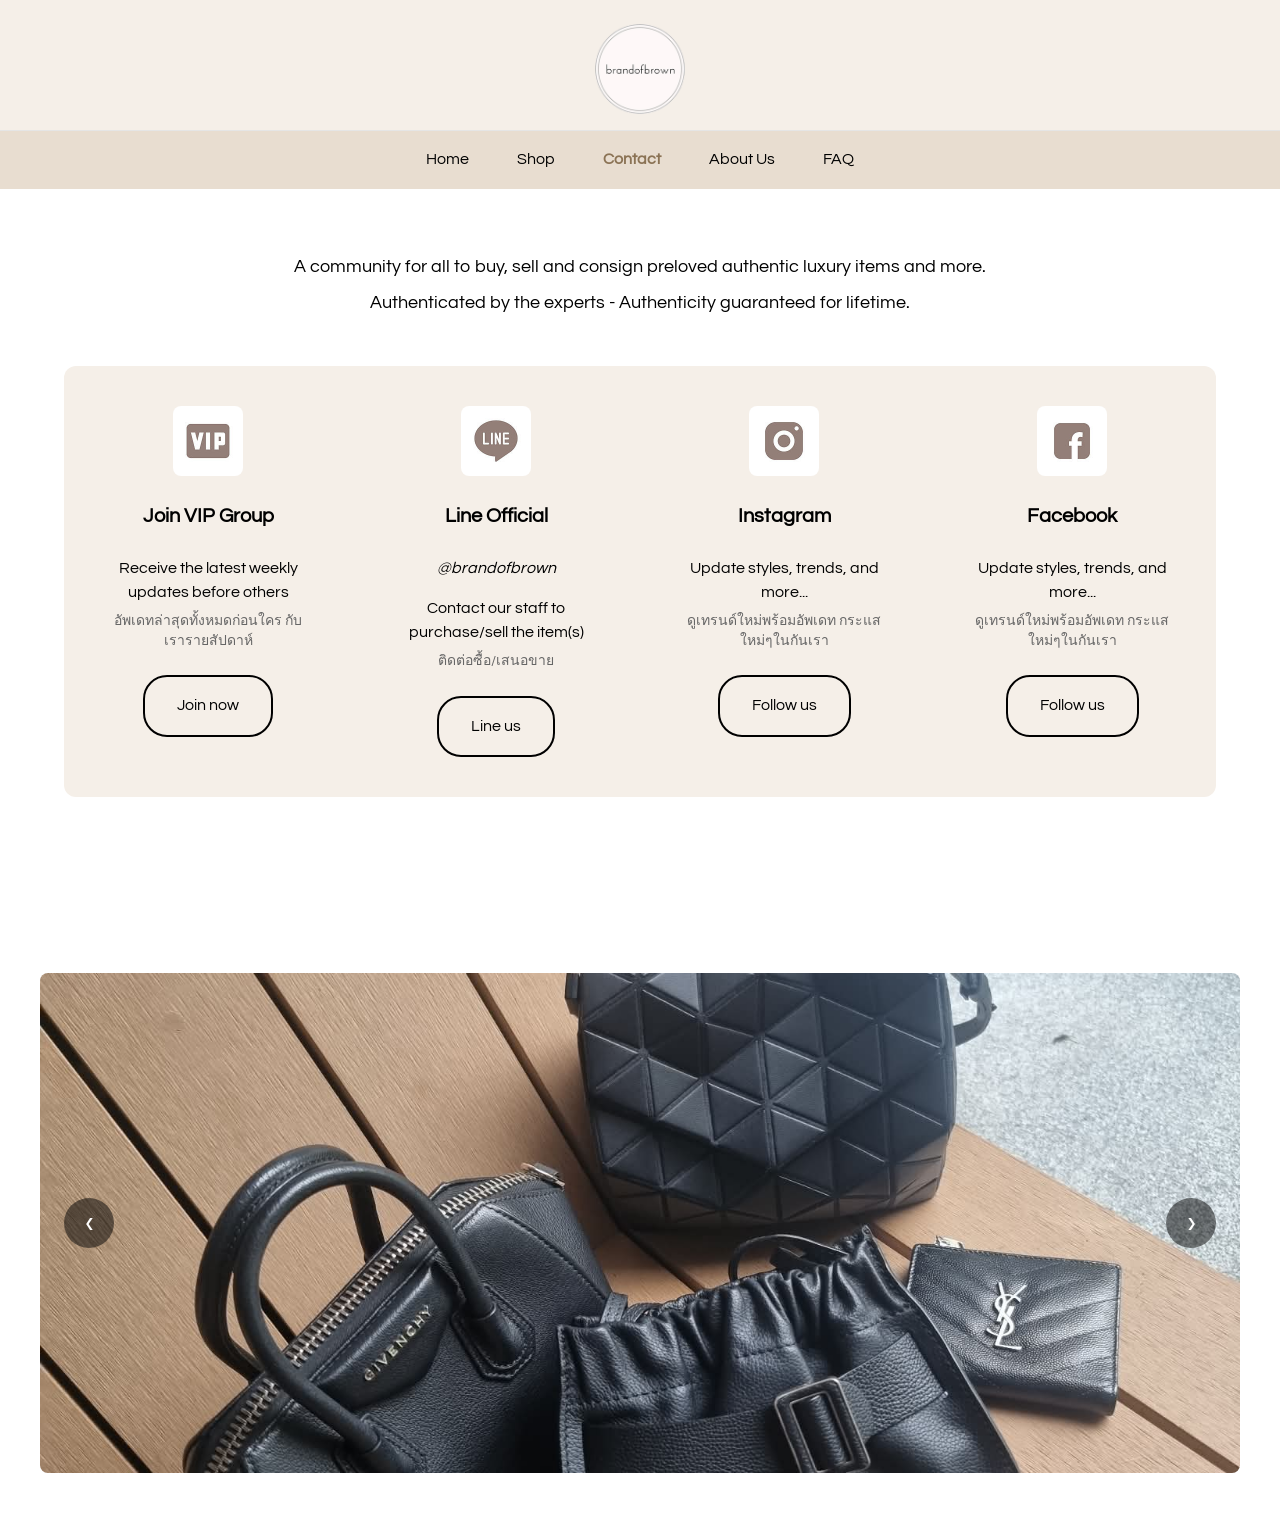
==== contact.html @ c00f1521 "Update Line Official description text Change 'Contact with our staff' to 'Contact our staff' for bet" ====
<!DOCTYPE html>
<html lang="en">
<head>
  <meta charset="UTF-8">
  <meta name="viewport" content="width=device-width, initial-scale=1.0">
  <meta name="description" content="Contact Brand of Brown - Get in touch via Line, email, Facebook, or Instagram.">
  <meta name="keywords" content="contact Brand of Brown, luxury handbag inquiry, designer bags contact">
  <title>Contact Us - Brand of Brown</title>
  
  <!-- Google Fonts -->
  <link rel="preconnect" href="https://fonts.googleapis.com">
  <link rel="preconnect" href="https://fonts.gstatic.com" crossorigin>
  <link href="https://fonts.googleapis.com/css2?family=Questrial&display=swap" rel="stylesheet">
  
  <!-- Stylesheets -->
  <link rel="stylesheet" href="css/variables.css">
  <link rel="stylesheet" href="css/reset.css">
  <link rel="stylesheet" href="css/layout.css">
  <link rel="stylesheet" href="css/components.css">
  <link rel="stylesheet" href="css/pages.css">
  <link rel="stylesheet" href="css/responsive.css">
  
  <!-- Favicon -->
  <link rel="icon" type="image/png" href="images/logo.png">
</head>
<body>
  <!-- Header -->
  <header class="header">
    <div class="header__top">
      <a href="index.html" class="header__logo">
        <img src="images/logo.png" alt="Brand of Brown" class="header__logo-img">
      </a>
    </div>
    
    <nav class="header__nav" id="mainNav">
      <ul class="header__nav-list">
        <li><a href="index.html" class="header__nav-item">Home</a></li>
        <li><a href="shop.html" class="header__nav-item">Shop</a></li>
        <li><a href="contact.html" class="header__nav-item header__nav-item--active">Contact</a></li>
        <li><a href="about.html" class="header__nav-item">About Us</a></li>
        <li><a href="faq.html" class="header__nav-item">FAQ</a></li>
      </ul>
      
      <button class="header__menu-toggle" id="menuToggle" aria-label="Toggle menu">
        <span></span>
        <span></span>
        <span></span>
      </button>
    </nav>
  </header>

  <!-- Main Content -->
  <main class="main">
    <div class="container">
      <div class="contact">
        <div class="contact__content">
          <div class="contact__header">
            <p class="contact__header-line1">A community for all to buy, sell and consign preloved authentic luxury items and more.</p>
            <p class="contact__header-line2">Authenticated by the experts - Authenticity guaranteed for lifetime.</p>
          </div>

          <!-- Contact Methods -->
          <div class="contact__methods">
            <div class="contact__method">
              <img src="images/icons/vip-icon.jpg" alt="VIP" class="contact__method-icon">
              <h3 class="contact__method-title">Join VIP Group</h3>
              <p class="contact__method-desc">Receive the latest weekly updates before others</p>
              <p class="contact__method-desc-th">อัพเดทล่าสุดทั้งหมดก่อนใคร กับเรารายสัปดาห์</p>
              <a href="https://bit.ly/2KdmlqO" target="_blank" rel="noopener" class="contact__method-button">Join now</a>
            </div>

            <div class="contact__method">
              <img src="images/icons/line-icon.jpg" alt="LINE" class="contact__method-icon">
              <h3 class="contact__method-title">Line Official</h3>
              <p class="contact__method-desc contact__method-username">@brandofbrown</p>
              <p class="contact__method-desc">Contact our staff to purchase/sell the item(s)</p>
              <p class="contact__method-desc-th">ติดต่อซื้อ/เสนอขาย</p>
              <a href="https://lin.ee/IFitMRs" target="_blank" rel="noopener" class="contact__method-button">Line us</a>
            </div>

            <div class="contact__method">
              <img src="images/icons/instagram-icon.jpg" alt="Instagram" class="contact__method-icon">
              <h3 class="contact__method-title">Instagram</h3>
              <p class="contact__method-desc">Update styles, trends, and more...</p>
              <p class="contact__method-desc-th">ดูเทรนด์ใหม่พร้อมอัพเดท กระแสใหม่ๆในกันเรา</p>
              <a href="https://www.instagram.com/brandofbrown" target="_blank" rel="noopener" class="contact__method-button">Follow us</a>
            </div>

            <div class="contact__method">
              <img src="images/icons/facebook-icon.jpg" alt="Facebook" class="contact__method-icon">
              <h3 class="contact__method-title">Facebook</h3>
              <p class="contact__method-desc">Update styles, trends, and more...</p>
              <p class="contact__method-desc-th">ดูเทรนด์ใหม่พร้อมอัพเดท กระแสใหม่ๆในกันเรา</p>
              <a href="https://www.facebook.com/brandofbrown" target="_blank" rel="noopener" class="contact__method-button">Follow us</a>
            </div>
          </div>
        </div>
      </div>
    </div>
  </main>

  <!-- Contact Gallery Carousel -->
  <section class="contact-gallery">
    <div class="contact-gallery__carousel">
      <div class="contact-gallery__track">
        <div class="contact-gallery__slide">
          <img src="images/contact/22323db7-b0f4-4243-9633-bae1d6bb4631.jpeg" alt="Brand of Brown" class="contact-gallery__image">
        </div>
        <div class="contact-gallery__slide">
          <img src="images/contact/23aee6c0-43b7-4ecc-bd64-b47b53449f8a.jpeg" alt="Brand of Brown" class="contact-gallery__image">
        </div>
        <div class="contact-gallery__slide">
          <img src="images/contact/3ad5d4d8-4040-474e-8fe2-6e6337359f73.jpeg" alt="Brand of Brown" class="contact-gallery__image">
        </div>
        <div class="contact-gallery__slide">
          <img src="images/contact/3ed1dfb1-e804-4d72-be30-60d5fca0635b.jpeg" alt="Brand of Brown" class="contact-gallery__image">
        </div>
        <div class="contact-gallery__slide">
          <img src="images/contact/40fd94f4-3271-476a-b057-f2d45b0fee68.jpeg" alt="Brand of Brown" class="contact-gallery__image">
        </div>
        <div class="contact-gallery__slide">
          <img src="images/contact/5da53aac-ef34-4c31-ab1e-d51544845ead.jpeg" alt="Brand of Brown" class="contact-gallery__image">
        </div>
        <div class="contact-gallery__slide">
          <img src="images/contact/6260e312-4fd8-49ee-91c9-b5e5db4cb93f.jpeg" alt="Brand of Brown" class="contact-gallery__image">
        </div>
        <div class="contact-gallery__slide">
          <img src="images/contact/685361e4-7534-4926-9943-9c23587509ff.jpeg" alt="Brand of Brown" class="contact-gallery__image">
        </div>
        <div class="contact-gallery__slide">
          <img src="images/contact/691569d0-441f-4fd9-b669-9693e919cfbd.jpeg" alt="Brand of Brown" class="contact-gallery__image">
        </div>
        <div class="contact-gallery__slide">
          <img src="images/contact/76fe375f-1e82-4ebc-ab76-3c8b719efb60.jpeg" alt="Brand of Brown" class="contact-gallery__image">
        </div>
        <div class="contact-gallery__slide">
          <img src="images/contact/844f9148-3aa6-4919-bd36-bdd5931d93d5.jpeg" alt="Brand of Brown" class="contact-gallery__image">
        </div>
        <div class="contact-gallery__slide">
          <img src="images/contact/d05083a4-85ba-47a8-a3b1-3c629828ec1c.jpeg" alt="Brand of Brown" class="contact-gallery__image">
        </div>
        <div class="contact-gallery__slide">
          <img src="images/contact/d4f3a954-2000-471c-b8c2-2de740a78a85.jpeg" alt="Brand of Brown" class="contact-gallery__image">
        </div>
        <div class="contact-gallery__slide">
          <img src="images/contact/e4695f81-4524-48a5-99aa-d413066cf26a.jpeg" alt="Brand of Brown" class="contact-gallery__image">
        </div>
        <div class="contact-gallery__slide">
          <img src="images/contact/f25ff43e-f040-495b-8cd9-61c3b4317ead.jpeg" alt="Brand of Brown" class="contact-gallery__image">
        </div>
      </div>
      
      <button class="contact-gallery__nav contact-gallery__nav--prev" aria-label="Previous">‹</button>
      <button class="contact-gallery__nav contact-gallery__nav--next" aria-label="Next">›</button>
    </div>
  </section>

  <!-- JavaScript -->
  <script src="js/config.js"></script>
  <script src="js/navigation.js"></script>
  <script src="js/contact-carousel.js"></script>
  <script src="js/main.js"></script>
</body>
</html>
---- css/variables.css ----
/* ===================================
   CSS Variables - Brand of Brown
   =================================== */

:root {
  /* Colors - Based on Brand of Brown website */
  --color-primary: #8B7355;
  --color-secondary: #5f6360;
  --color-text: #000000;
  --color-text-light: #666666;
  --color-background: #FFFFFF;
  --color-background-alt: #F5F5F5;
  --color-border: #E5E5E5;
  --color-accent: #8B7355;
  --color-accent-hover: #6B5845;
  --color-brown: #8B7355;
  --color-beige: #D4A574;
  --color-nav-bg: #E8DDD0;
  --color-header-top-bg: #F5EFE8;
  --color-bg: #F8F8F8;
  --color-success: #4CAF50;
  --color-error: #F44336;
  --color-white: #FFFFFF;
  --color-black: #000000;
  
  /* Typography */
  --font-family-base: 'Questrial', 'Arial', 'Helvetica', sans-serif;
  --font-primary: 'Questrial', 'Arial', 'Helvetica', sans-serif;
  --font-size-xs: 12px;
  --font-size-sm: 14px;
  --font-size-base: 16px;
  --font-size-lg: 18px;
  --font-size-xl: 20px;
  --font-size-2xl: 24px;
  --font-size-3xl: 32px;
  --font-size-small: 14px;
  --font-size-large: 18px;
  --font-size-h1: 48px;
  --font-size-h2: 36px;
  --font-size-h3: 28px;
  --font-size-h4: 24px;
  --font-size-h5: 20px;
  --font-size-h6: 18px;
  
  --font-weight-normal: 400;
  --font-weight-medium: 500;
  --font-weight-bold: 700;
  
  --line-height-base: 1.6;
  --line-height-heading: 1.3;
  
  /* Spacing */
  --spacing-xs: 8px;
  --spacing-sm: 16px;
  --spacing-md: 24px;
  --spacing-lg: 32px;
  --spacing-xl: 48px;
  --spacing-xxl: 64px;
  --spacing-2xl: 64px;
  
  /* Layout */
  --max-width: 1200px;
  --container-max-width: 1200px;
  --header-height: 80px;
  --footer-min-height: 300px;
  
  /* Border Radius */
  --border-radius-sm: 4px;
  --border-radius-md: 8px;
  --border-radius-lg: 12px;
  
  /* Shadows */
  --shadow-sm: 0 2px 4px rgba(0, 0, 0, 0.1);
  --shadow-md: 0 4px 8px rgba(0, 0, 0, 0.15);
  --shadow-lg: 0 8px 16px rgba(0, 0, 0, 0.2);
  
  /* Transitions */
  --transition-speed: 0.3s;
  --transition-timing: ease-in-out;
  --transition-base: 0.3s ease-in-out;
  
  /* Z-index */
  --z-index-dropdown: 100;
  --z-index-sticky: 200;
  --z-index-modal: 1000;
  --z-index-overlay: 999;
  
  /* Grid */
  --grid-gap: var(--spacing-md);
  --product-card-width: 280px;
}

/* Mobile Breakpoints */
@media (max-width: 767px) {
  :root {
    --font-size-h1: 32px;
    --font-size-h2: 28px;
    --font-size-h3: 24px;
    --font-size-h4: 20px;
    --header-height: 60px;
    --spacing-lg: 24px;
    --spacing-xl: 32px;
    --spacing-xxl: 48px;
    --grid-gap: var(--spacing-sm);
  }
}
---- css/layout.css ----
/* Layout - Grid system, containers, header/footer layout */

/* Body and main layout */
body {
  font-family: var(--font-primary);
  font-size: var(--font-size-base);
  line-height: var(--line-height-base);
  color: var(--color-text);
  background-color: var(--color-white);
}

/* Container */
.container {
  width: 100%;
  max-width: var(--container-max-width);
  margin: 0 auto;
  padding: 0 var(--spacing-md);
}

.container-fluid {
  width: 100%;
  padding: 0 var(--spacing-md);
}

/* Header */
.header {
  background-color: var(--color-white);
  position: sticky;
  top: 0;
  z-index: 1000;
}

/* Header Top Section - Logo Area */
.header__top {
  background-color: var(--color-header-top-bg);
  padding: var(--spacing-md) var(--spacing-md) var(--spacing-sm);
  display: flex;
  justify-content: center;
  align-items: center;
  border-bottom: 1px solid var(--color-border);
}

.header__logo {
  display: flex;
  align-items: center;
  justify-content: center;
}

.header__logo-img {
  height: 90px;
  width: 90px;
  object-fit: contain;
}

/* Header Navigation Bar */
.header__nav {
  background-color: var(--color-nav-bg);
  padding: var(--spacing-sm) var(--spacing-md);
  display: flex;
  justify-content: center;
  align-items: center;
  position: relative;
}

.header__nav-list {
  display: flex;
  gap: var(--spacing-xl);
  align-items: center;
  justify-content: center;
}

.header__nav-item {
  font-size: var(--font-size-base);
  font-weight: var(--font-weight-medium);
  color: var(--color-text);
  transition: color var(--transition-base);
  text-decoration: none;
}

.header__nav-item:hover {
  color: var(--color-brown);
}

.header__nav-item--active {
  color: var(--color-brown);
  font-weight: var(--font-weight-bold);
}

/* Mobile menu toggle */
.header__menu-toggle {
  display: none;
  flex-direction: column;
  gap: 5px;
  padding: var(--spacing-xs);
  position: absolute;
  right: var(--spacing-md);
  background: none;
  border: none;
  cursor: pointer;
}

.header__menu-toggle span {
  display: block;
  width: 25px;
  height: 3px;
  background-color: var(--color-text);
  transition: all var(--transition-base);
}

/* Footer */
.footer {
  background-color: var(--color-white);
  border-top: 1px solid var(--color-border);
  padding: var(--spacing-2xl) 0 var(--spacing-md);
  margin-top: auto;
}

.footer__container {
  max-width: var(--container-max-width);
  margin: 0 auto;
  padding: 0 var(--spacing-md);
}

.footer__content-grid {
  display: grid;
  grid-template-columns: repeat(4, 1fr);
  gap: var(--spacing-xl);
  margin-bottom: var(--spacing-2xl);
  align-items: start;
}

.footer__content-grid--secondary {
  grid-template-columns: repeat(3, 1fr);
}

.footer__section {
  display: flex;
  flex-direction: column;
  gap: var(--spacing-md);
}

.footer__section-title {
  font-size: var(--font-size-sm);
  font-weight: var(--font-weight-bold);
  text-transform: uppercase;
  letter-spacing: 1px;
  margin-bottom: 0;
  color: var(--color-text);
}

.footer__link {
  color: var(--color-text);
  font-size: var(--font-size-base);
  transition: color var(--transition-base);
  display: inline-block;
}

.footer__link:hover {
  color: var(--color-brown);
}

.footer__button {
  display: inline-block;
  padding: var(--spacing-sm) var(--spacing-lg);
  border: 2px solid var(--color-text);
  background-color: transparent;
  color: var(--color-text);
  font-size: var(--font-size-base);
  font-weight: var(--font-weight-medium);
  text-align: center;
  transition: all var(--transition-base);
  width: fit-content;
}

.footer__button:hover {
  background-color: var(--color-text);
  color: var(--color-white);
}

.footer__social {
  display: flex;
  gap: var(--spacing-md);
}

.footer__social-link {
  display: flex;
  align-items: center;
  justify-content: center;
  width: 48px;
  height: 48px;
  border-radius: 50%;
  background-color: var(--color-text-light);
  transition: opacity var(--transition-base);
  padding: var(--spacing-xs);
}

.footer__social-link:hover {
  opacity: 0.8;
}

.footer__social-icon {
  width: 100%;
  height: 100%;
  object-fit: contain;
  filter: brightness(0) invert(1);
}

.footer__image {
  grid-column: 4 / 5;
  grid-row: 1 / 2;
  display: flex;
  align-items: center;
  justify-content: center;
  overflow: hidden;
  border-radius: var(--border-radius-md);
}

.footer__banner-img {
  width: 100%;
  height: auto;
  object-fit: cover;
  max-height: 300px;
}

.footer__bottom {
  text-align: center;
  padding-top: var(--spacing-lg);
  border-top: 1px solid var(--color-border);
  color: var(--color-text);
  font-size: var(--font-size-sm);
  margin-top: var(--spacing-xl);
}

/* Main content wrapper */
.main {
  min-height: calc(100vh - 200px);
  padding: 0 0 var(--spacing-xl) 0;
}

/* Grid system */
.grid {
  display: grid;
  gap: var(--spacing-lg);
}

.grid--2col {
  grid-template-columns: repeat(auto-fit, minmax(300px, 1fr));
}

.grid--3col {
  grid-template-columns: repeat(auto-fit, minmax(250px, 1fr));
}

.grid--4col {
  grid-template-columns: repeat(auto-fit, minmax(200px, 1fr));
}

/* Flex utilities */
.flex {
  display: flex;
}

.flex--center {
  justify-content: center;
  align-items: center;
}

.flex--between {
  justify-content: space-between;
  align-items: center;
}

.flex--wrap {
  flex-wrap: wrap;
}

.flex--column {
  flex-direction: column;
}

/* Spacing utilities */
.mb-xs { margin-bottom: var(--spacing-xs); }
.mb-sm { margin-bottom: var(--spacing-sm); }
.mb-md { margin-bottom: var(--spacing-md); }
.mb-lg { margin-bottom: var(--spacing-lg); }
.mb-xl { margin-bottom: var(--spacing-xl); }

.mt-xs { margin-top: var(--spacing-xs); }
.mt-sm { margin-top: var(--spacing-sm); }
.mt-md { margin-top: var(--spacing-md); }
.mt-lg { margin-top: var(--spacing-lg); }
.mt-xl { margin-top: var(--spacing-xl); }

.p-xs { padding: var(--spacing-xs); }
.p-sm { padding: var(--spacing-sm); }
.p-md { padding: var(--spacing-md); }
.p-lg { padding: var(--spacing-lg); }
.p-xl { padding: var(--spacing-xl); }

/* Section */
.section {
  padding: var(--spacing-xl) 0;
}

.section__title {
  font-size: var(--font-size-2xl);
  font-weight: var(--font-weight-bold);
  text-align: center;
  margin-bottom: var(--spacing-lg);
}

.section__subtitle {
  font-size: var(--font-size-lg);
  text-align: center;
  color: var(--color-text-light);
  margin-bottom: var(--spacing-xl);
}
---- css/components.css ----
/* Components - Reusable UI components */

/* Buttons */
.btn {
  display: inline-block;
  padding: var(--spacing-sm) var(--spacing-lg);
  font-size: var(--font-size-base);
  font-weight: var(--font-weight-medium);
  text-align: center;
  border-radius: var(--border-radius-sm);
  transition: all var(--transition-base);
  cursor: pointer;
  border: 2px solid transparent;
}

.btn--primary {
  background-color: var(--color-text);
  color: var(--color-white);
  border-color: var(--color-text);
}

.btn--primary:hover {
  background-color: var(--color-brown);
  border-color: var(--color-brown);
}

.btn--secondary {
  background-color: var(--color-white);
  color: var(--color-text);
  border-color: var(--color-text);
}

.btn--secondary:hover {
  background-color: var(--color-brown);
  color: var(--color-white);
  border-color: var(--color-brown);
}

.btn--outline {
  background-color: transparent;
  color: var(--color-text);
  border-color: var(--color-text);
}

.btn--outline:hover {
  background-color: var(--color-brown);
  color: var(--color-white);
  border-color: var(--color-brown);
}

.btn--disabled {
  opacity: 0.5;
  cursor: not-allowed;
}

.btn--disabled:hover {
  background-color: var(--color-text);
  border-color: var(--color-text);
}

/* Product Card */
.product-card {
  display: flex;
  flex-direction: column;
  background-color: var(--color-white);
  border: 1px solid var(--color-border);
  border-radius: var(--border-radius-md);
  overflow: hidden;
  transition: box-shadow var(--transition-base);
  cursor: pointer;
}

.product-card:hover {
  box-shadow: var(--shadow-lg);
}

.product-card__image-wrapper {
  position: relative;
  width: 100%;
  padding-top: 100%; /* 1:1 Aspect Ratio */
  overflow: hidden;
  background-color: var(--color-bg);
}

.product-card__image {
  position: absolute;
  top: 0;
  left: 0;
  width: 100%;
  height: 100%;
  object-fit: cover;
  transition: transform var(--transition-base);
}

.product-card:hover .product-card__image {
  transform: scale(1.05);
}

.product-card__badge {
  position: absolute;
  top: var(--spacing-sm);
  right: var(--spacing-sm);
  padding: var(--spacing-xs) var(--spacing-sm);
  background-color: var(--color-secondary);
  color: var(--color-white);
  font-size: var(--font-size-xs);
  font-weight: var(--font-weight-bold);
  border-radius: var(--border-radius-sm);
  text-transform: uppercase;
}

.product-card__content {
  padding: var(--spacing-md);
  display: flex;
  flex-direction: column;
  gap: var(--spacing-xs);
}

.product-card__brand {
  font-size: var(--font-size-sm);
  color: var(--color-text-light);
  text-transform: uppercase;
  font-weight: var(--font-weight-medium);
}

.product-card__title {
  font-size: var(--font-size-base);
  font-weight: var(--font-weight-bold);
  color: var(--color-text);
  line-height: 1.4;
}

.product-card__price {
  font-size: var(--font-size-lg);
  font-weight: var(--font-weight-bold);
  color: var(--color-text);
  margin-top: var(--spacing-xs);
}

.product-card__status {
  font-size: var(--font-size-sm);
  color: var(--color-text-light);
  font-style: italic;
}

/* Service Card */
.service-card {
  display: flex;
  flex-direction: column;
  align-items: center;
  text-align: center;
  padding: var(--spacing-xl);
  background-color: rgba(255, 255, 255, 0.85);
  border-radius: var(--border-radius-md);
  transition: all var(--transition-base);
  gap: var(--spacing-md);
}

.service-card:hover {
  background-color: rgba(255, 255, 255, 0.95);
  box-shadow: var(--shadow-lg);
  transform: translateY(-5px);
}

.service-card__title {
  font-size: var(--font-size-2xl);
  font-weight: var(--font-weight-normal);
  margin-bottom: var(--spacing-sm);
  color: var(--color-text);
  font-family: 'Georgia', serif;
}

.service-card__title .underline {
  text-decoration: underline;
  text-decoration-thickness: 2px;
  text-underline-offset: 4px;
  font-weight: var(--font-weight-medium);
}

.service-card__description {
  font-size: var(--font-size-sm);
  color: var(--color-text);
  line-height: 1.8;
  margin-bottom: var(--spacing-xs);
}

.service-card__description--thai {
  font-size: var(--font-size-xs);
  color: var(--color-text-light);
  line-height: 1.6;
}

.service-card__button {
  margin-top: var(--spacing-md);
  padding: var(--spacing-sm) var(--spacing-xl);
  border: 2px solid var(--color-text);
  background-color: transparent;
  color: var(--color-text);
  font-size: var(--font-size-base);
  font-weight: var(--font-weight-medium);
  border-radius: var(--border-radius-sm);
  transition: all var(--transition-base);
  text-decoration: none;
  display: inline-block;
  cursor: pointer;
}

.service-card__button:hover {
  background-color: var(--color-text);
  color: var(--color-white);
  transform: translateY(-2px);
  box-shadow: var(--shadow-md);
}

/* Form Elements */
.form {
  display: flex;
  flex-direction: column;
  gap: var(--spacing-md);
}

.form__group {
  display: flex;
  flex-direction: column;
  gap: var(--spacing-xs);
}

.form__label {
  font-size: var(--font-size-base);
  font-weight: var(--font-weight-medium);
  color: var(--color-text);
}

.form__input,
.form__textarea,
.form__select {
  padding: var(--spacing-sm) var(--spacing-md);
  font-size: var(--font-size-base);
  border: 1px solid var(--color-border);
  border-radius: var(--border-radius-sm);
  transition: border-color var(--transition-base);
  background-color: var(--color-white);
}

.form__input:focus,
.form__textarea:focus,
.form__select:focus {
  outline: none;
  border-color: var(--color-primary);
}

.form__textarea {
  min-height: 120px;
  resize: vertical;
}

.form__error {
  color: var(--color-secondary);
  font-size: var(--font-size-sm);
}

.form__success {
  color: var(--color-success);
  font-size: var(--font-size-sm);
}

/* Filter Sidebar */
.filter-sidebar {
  padding: var(--spacing-lg);
  background-color: var(--color-bg);
  border-radius: var(--border-radius-md);
}

.filter-sidebar__title {
  font-size: var(--font-size-lg);
  font-weight: var(--font-weight-bold);
  margin-bottom: var(--spacing-md);
}

.filter-sidebar__section {
  margin-bottom: var(--spacing-lg);
}

.filter-sidebar__section-title {
  font-size: var(--font-size-base);
  font-weight: var(--font-weight-bold);
  margin-bottom: var(--spacing-sm);
}

.filter-sidebar__options {
  display: flex;
  flex-direction: column;
  gap: var(--spacing-sm);
}

.filter-sidebar__option {
  display: flex;
  align-items: center;
  gap: var(--spacing-xs);
  cursor: pointer;
}

.filter-sidebar__checkbox {
  width: 18px;
  height: 18px;
  cursor: pointer;
}

.filter-sidebar__label {
  font-size: var(--font-size-base);
  cursor: pointer;
}

/* Pagination */
.pagination {
  display: flex;
  justify-content: center;
  align-items: center;
  gap: var(--spacing-sm);
  margin-top: var(--spacing-xl);
}

.pagination__button {
  padding: var(--spacing-xs) var(--spacing-md);
  font-size: var(--font-size-base);
  border: 1px solid var(--color-border);
  border-radius: var(--border-radius-sm);
  background-color: var(--color-white);
  cursor: pointer;
  transition: all var(--transition-base);
}

.pagination__button:hover {
  background-color: var(--color-black);
  color: var(--color-white);
  border-color: var(--color-black);
}

.pagination__button--active {
  background-color: var(--color-black);
  color: var(--color-white);
  border-color: var(--color-black);
}

.pagination__button--disabled {
  opacity: 0.3;
  cursor: not-allowed;
}

.pagination__button--disabled:hover {
  background-color: var(--color-white);
  color: var(--color-text);
  border-color: var(--color-border);
}

/* Search Bar */
.search-bar {
  display: flex;
  align-items: center;
  gap: var(--spacing-sm);
  padding: var(--spacing-sm) var(--spacing-md);
  border: 1px solid var(--color-border);
  border-radius: var(--border-radius-sm);
  background-color: var(--color-white);
}

.search-bar__input {
  flex: 1;
  border: none;
  outline: none;
  font-size: var(--font-size-base);
}

.search-bar__button {
  padding: var(--spacing-xs) var(--spacing-md);
  background-color: var(--color-black);
  color: var(--color-white);
  border-radius: var(--border-radius-sm);
  transition: background-color var(--transition-base);
}

.search-bar__button:hover {
  background-color: var(--color-primary);
}

/* Carousel/Hero Slider */
.carousel {
  position: relative;
  width: 100%;
  overflow: hidden;
}

.carousel__track {
  display: flex;
  transition: transform 0.5s ease-in-out;
}

.carousel__slide {
  min-width: 100%;
  position: relative;
}

.carousel__image {
  width: 100%;
  height: 500px;
  object-fit: cover;
}

.carousel__content {
  position: absolute;
  bottom: var(--spacing-xl);
  left: var(--spacing-xl);
  color: var(--color-white);
  text-shadow: 2px 2px 4px rgba(0, 0, 0, 0.5);
}

.carousel__title {
  font-size: var(--font-size-3xl);
  font-weight: var(--font-weight-bold);
  margin-bottom: var(--spacing-sm);
}

.carousel__description {
  font-size: var(--font-size-lg);
  margin-bottom: var(--spacing-md);
}

.carousel__controls {
  position: absolute;
  bottom: var(--spacing-md);
  right: var(--spacing-md);
  display: flex;
  gap: var(--spacing-sm);
}

.carousel__button {
  width: 40px;
  height: 40px;
  background-color: rgba(255, 255, 255, 0.8);
  border-radius: 50%;
  display: flex;
  align-items: center;
  justify-content: center;
  cursor: pointer;
  transition: background-color var(--transition-base);
}

.carousel__button:hover {
  background-color: var(--color-white);
}

.carousel__dots {
  position: absolute;
  bottom: var(--spacing-md);
  left: 50%;
  transform: translateX(-50%);
  display: flex;
  gap: var(--spacing-xs);
}

.carousel__dot {
  width: 12px;
  height: 12px;
  border-radius: 50%;
  background-color: rgba(255, 255, 255, 0.5);
  cursor: pointer;
  transition: background-color var(--transition-base);
}

.carousel__dot--active {
  background-color: var(--color-white);
}

/* Lightbox/Modal */
.lightbox {
  display: none;
  position: fixed;
  top: 0;
  left: 0;
  width: 100%;
  height: 100%;
  background-color: rgba(0, 0, 0, 0.9);
  z-index: 2000;
  align-items: center;
  justify-content: center;
}

.lightbox--active {
  display: flex;
}

.lightbox__content {
  position: relative;
  max-width: 90%;
  max-height: 90%;
}

.lightbox__image {
  max-width: 100%;
  max-height: 90vh;
  object-fit: contain;
}

.lightbox__close {
  position: absolute;
  top: var(--spacing-md);
  right: var(--spacing-md);
  width: 40px;
  height: 40px;
  background-color: var(--color-white);
  border-radius: 50%;
  display: flex;
  align-items: center;
  justify-content: center;
  cursor: pointer;
  font-size: var(--font-size-xl);
  font-weight: var(--font-weight-bold);
}

.lightbox__nav {
  position: absolute;
  top: 50%;
  transform: translateY(-50%);
  width: 40px;
  height: 40px;
  background-color: rgba(255, 255, 255, 0.8);
  border-radius: 50%;
  display: flex;
  align-items: center;
  justify-content: center;
  cursor: pointer;
  font-size: var(--font-size-xl);
  font-weight: var(--font-weight-bold);
}

.lightbox__nav--prev {
  left: var(--spacing-md);
}

.lightbox__nav--next {
  right: var(--spacing-md);
}

/* Breadcrumb */
.breadcrumb {
  display: flex;
  gap: var(--spacing-xs);
  font-size: var(--font-size-sm);
  margin-bottom: var(--spacing-md);
  color: var(--color-text-light);
}

.breadcrumb__separator {
  margin: 0 var(--spacing-xs);
}

.breadcrumb__link {
  color: var(--color-text-light);
  transition: color var(--transition-base);
}

.breadcrumb__link:hover {
  color: var(--color-primary);
}

.breadcrumb__current {
  color: var(--color-text);
}

/* Badge */
.badge {
  display: inline-block;
  padding: var(--spacing-xs) var(--spacing-sm);
  font-size: var(--font-size-xs);
  font-weight: var(--font-weight-bold);
  text-transform: uppercase;
  border-radius: var(--border-radius-sm);
}

.badge--primary {
  background-color: var(--color-primary);
  color: var(--color-white);
}

.badge--secondary {
  background-color: var(--color-secondary);
  color: var(--color-white);
}

.badge--success {
  background-color: var(--color-success);
  color: var(--color-white);
}

.badge--out-of-stock {
  background-color: var(--color-text-light);
  color: var(--color-white);
}
---- css/pages.css ----
/* Pages - Page-specific styles */

/* ==================== HOME PAGE ==================== */

/* Hero Section */
.hero {
  margin-bottom: var(--spacing-2xl);
}

.hero__carousel {
  height: 500px;
}

/* Featured Products Section */
.featured-products {
  padding: var(--spacing-2xl) 0;
}

.featured-products__grid {
  display: grid;
  grid-template-columns: repeat(auto-fill, minmax(280px, 1fr));
  gap: var(--spacing-lg);
}

/* Services Section */
.services {
  padding: var(--spacing-2xl) 0;
  background: linear-gradient(rgba(255, 255, 255, 0.85), rgba(255, 255, 255, 0.85)),
              url('../images/our-services-bg.jpg');
  background-size: cover;
  background-position: center;
  background-repeat: no-repeat;
  position: relative;
}

.services__grid {
  display: grid;
  grid-template-columns: repeat(auto-fit, minmax(250px, 1fr));
  gap: var(--spacing-xl);
  max-width: 1400px;
  margin: 0 auto;
}

/* Contact Section on Homepage */
.home-contact {
  padding: var(--spacing-2xl) 0;
}

.home-contact__content {
  max-width: 600px;
  margin: 0 auto;
}

/* ==================== SHOP PAGE ==================== */

.shop {
  padding: var(--spacing-xl) 0;
}

.shop__header {
  margin-bottom: var(--spacing-xl);
}

.shop__title {
  font-size: var(--font-size-3xl);
  font-weight: var(--font-weight-bold);
  margin-bottom: var(--spacing-md);
}

.shop__controls {
  display: flex;
  justify-content: space-between;
  align-items: center;
  gap: var(--spacing-md);
  flex-wrap: wrap;
}

.shop__search {
  flex: 1;
  min-width: 250px;
}

.shop__sort {
  display: flex;
  align-items: center;
  gap: var(--spacing-sm);
}

.shop__sort-select {
  padding: var(--spacing-sm) var(--spacing-md);
  border: 1px solid var(--color-border);
  border-radius: var(--border-radius-sm);
  font-size: var(--font-size-base);
}

.shop__content {
  display: grid;
  grid-template-columns: 250px 1fr;
  gap: var(--spacing-xl);
}

.shop__sidebar {
  position: sticky;
  top: 100px;
  height: fit-content;
}

.shop__main {
  min-height: 500px;
}

.shop__results {
  margin-bottom: var(--spacing-md);
  font-size: var(--font-size-base);
  color: var(--color-text-light);
}

.shop__grid {
  display: grid;
  grid-template-columns: repeat(auto-fill, minmax(280px, 1fr));
  gap: var(--spacing-lg);
}

.shop__empty {
  text-align: center;
  padding: var(--spacing-2xl);
  color: var(--color-text-light);
}

.shop__empty-icon {
  font-size: 60px;
  margin-bottom: var(--spacing-md);
}

.shop__empty-text {
  font-size: var(--font-size-lg);
}

/* ==================== PRODUCT PAGE ==================== */

.product-detail {
  padding: var(--spacing-xl) 0;
}

.product-detail__content {
  display: grid;
  grid-template-columns: 1fr 1fr;
  gap: var(--spacing-2xl);
  margin-bottom: var(--spacing-2xl);
}

.product-detail__gallery {
  position: sticky;
  top: 100px;
  height: fit-content;
}

.product-detail__main-image {
  width: 100%;
  aspect-ratio: 1;
  object-fit: cover;
  border-radius: var(--border-radius-md);
  margin-bottom: var(--spacing-md);
  cursor: pointer;
}

.product-detail__thumbnails {
  display: grid;
  grid-template-columns: repeat(auto-fill, minmax(80px, 1fr));
  gap: var(--spacing-sm);
}

.product-detail__thumbnail {
  width: 100%;
  aspect-ratio: 1;
  object-fit: cover;
  border: 2px solid var(--color-border);
  border-radius: var(--border-radius-sm);
  cursor: pointer;
  transition: border-color var(--transition-base);
}

.product-detail__thumbnail:hover,
.product-detail__thumbnail--active {
  border-color: var(--color-primary);
}

.product-detail__info {
  display: flex;
  flex-direction: column;
  gap: var(--spacing-md);
}

.product-detail__brand {
  font-size: var(--font-size-sm);
  color: var(--color-text-light);
  text-transform: uppercase;
  font-weight: var(--font-weight-medium);
}

.product-detail__title {
  font-size: var(--font-size-3xl);
  font-weight: var(--font-weight-bold);
  line-height: 1.2;
}

.product-detail__price {
  font-size: var(--font-size-2xl);
  font-weight: var(--font-weight-bold);
  color: var(--color-primary);
}

.product-detail__status {
  display: inline-block;
  padding: var(--spacing-xs) var(--spacing-md);
  background-color: var(--color-text-light);
  color: var(--color-white);
  border-radius: var(--border-radius-sm);
  font-size: var(--font-size-sm);
  font-weight: var(--font-weight-bold);
}

.product-detail__section {
  padding: var(--spacing-md) 0;
  border-top: 1px solid var(--color-border);
}

.product-detail__section-title {
  font-size: var(--font-size-lg);
  font-weight: var(--font-weight-bold);
  margin-bottom: var(--spacing-sm);
}

.product-detail__description {
  font-size: var(--font-size-base);
  line-height: 1.6;
  color: var(--color-text);
}

.product-detail__specs {
  display: flex;
  flex-direction: column;
  gap: var(--spacing-sm);
}

.product-detail__spec {
  display: flex;
  gap: var(--spacing-md);
  font-size: var(--font-size-base);
}

.product-detail__spec-label {
  font-weight: var(--font-weight-bold);
  min-width: 100px;
}

.product-detail__spec-value {
  color: var(--color-text);
}

.product-detail__includes {
  display: flex;
  flex-direction: column;
  gap: var(--spacing-xs);
}

.product-detail__include-item {
  font-size: var(--font-size-base);
  padding-left: var(--spacing-md);
  position: relative;
}

.product-detail__include-item::before {
  content: "•";
  position: absolute;
  left: 0;
}

.product-detail__contact {
  padding: var(--spacing-lg);
  background-color: var(--color-bg);
  border-radius: var(--border-radius-md);
  text-align: center;
}

.product-detail__contact-title {
  font-size: var(--font-size-lg);
  font-weight: var(--font-weight-bold);
  margin-bottom: var(--spacing-sm);
}

.product-detail__contact-text {
  font-size: var(--font-size-base);
  color: var(--color-text-light);
  margin-bottom: var(--spacing-md);
}

.product-detail__contact-buttons {
  display: flex;
  flex-direction: column;
  gap: var(--spacing-sm);
}

/* ==================== ABOUT PAGE ==================== */

.about {
  padding: var(--spacing-2xl) 0;
}

.about__content {
  max-width: 800px;
  margin: 0 auto;
}

.about__title {
  font-size: var(--font-size-3xl);
  font-weight: var(--font-weight-bold);
  text-align: center;
  margin-bottom: var(--spacing-xl);
}

.about__text {
  font-size: var(--font-size-lg);
  line-height: 1.8;
  color: var(--color-text);
  margin-bottom: var(--spacing-lg);
}

.about__mission {
  padding: var(--spacing-xl);
  background-color: var(--color-bg);
  border-radius: var(--border-radius-md);
  margin-top: var(--spacing-2xl);
}

.about__mission-title {
  font-size: var(--font-size-2xl);
  font-weight: var(--font-weight-bold);
  margin-bottom: var(--spacing-md);
  text-align: center;
}

.about__mission-text {
  font-size: var(--font-size-base);
  line-height: 1.8;
  text-align: center;
  color: var(--color-text);
}

/* ==================== CONTACT PAGE ==================== */

.contact {
  padding: var(--spacing-2xl) 0;
}

.contact__content {
  max-width: 1200px;
  margin: 0 auto;
}

.contact__header {
  text-align: center;
  margin-bottom: var(--spacing-xl);
  padding: 0 var(--spacing-md);
}

.contact__header-line1 {
  font-size: var(--font-size-lg);
  font-weight: var(--font-weight-normal);
  color: var(--color-text);
  margin-bottom: var(--spacing-xs);
  line-height: 1.6;
}

.contact__header-line2 {
  font-size: var(--font-size-lg);
  font-weight: var(--font-weight-normal);
  color: var(--color-text);
  line-height: 1.6;
}

.contact__methods {
  display: grid;
  grid-template-columns: repeat(4, 1fr);
  gap: var(--spacing-xl);
  padding: var(--spacing-md);
  background-color: #F5EFE8;
  border-radius: var(--border-radius-lg);
}

.contact__method {
  display: flex;
  flex-direction: column;
  align-items: center;
  text-align: center;
  padding: var(--spacing-sm);
  background-color: transparent;
}

.contact__method-icon {
  width: 70px;
  height: 70px;
  border-radius: var(--border-radius-md);
  margin-bottom: var(--spacing-md);
  object-fit: cover;
}

.contact__method-title {
  font-size: var(--font-size-xl);
  font-weight: var(--font-weight-bold);
  margin-bottom: var(--spacing-md);
  color: var(--color-text);
}

.contact__method-desc {
  font-size: var(--font-size-base);
  color: var(--color-text);
  margin-bottom: var(--spacing-xs);
  line-height: 1.5;
}

.contact__method-desc.contact__method-username {
  font-style: italic;
  margin-bottom: var(--spacing-sm);
}

.contact__method-desc-th {
  font-size: var(--font-size-sm);
  color: var(--color-text-light);
  margin-bottom: var(--spacing-md);
  line-height: 1.4;
}

.contact__method-button {
  display: inline-block;
  padding: var(--spacing-sm) var(--spacing-lg);
  border: 2px solid var(--color-text);
  border-radius: 24px;
  background-color: transparent;
  color: var(--color-text);
  font-size: var(--font-size-base);
  font-weight: var(--font-weight-medium);
  cursor: pointer;
  transition: all var(--transition-base);
  font-family: inherit;
  text-decoration: none;
}

.contact__method-button:hover {
  background-color: var(--color-text);
  color: var(--color-white);
}

.contact__form-section {
  margin-top: var(--spacing-2xl);
  padding: var(--spacing-xl);
  background-color: var(--color-white);
  border: 1px solid var(--color-border);
  border-radius: var(--border-radius-md);
}

.contact__form-title {
  font-size: var(--font-size-2xl);
  font-weight: var(--font-weight-bold);
  margin-bottom: var(--spacing-md);
  text-align: center;
}

/* Contact Gallery Carousel */
.contact-gallery {
  padding: var(--spacing-2xl) 0;
  background-color: var(--color-white);
  overflow: hidden;
}

.contact-gallery__carousel {
  position: relative;
  max-width: 1200px;
  margin: 0 auto;
  overflow: hidden;
}

.contact-gallery__track {
  display: flex;
  transition: transform 0.5s ease-in-out;
}

.contact-gallery__slide {
  min-width: 100%;
  display: flex;
  justify-content: center;
  align-items: center;
}

.contact-gallery__image {
  width: 100%;
  height: 500px;
  object-fit: cover;
  border-radius: var(--border-radius-md);
}

.contact-gallery__nav {
  position: absolute;
  top: 50%;
  transform: translateY(-50%);
  background-color: rgba(0, 0, 0, 0.5);
  color: var(--color-white);
  border: none;
  width: 50px;
  height: 50px;
  border-radius: 50%;
  font-size: 30px;
  cursor: pointer;
  transition: all var(--transition-base);
  z-index: 10;
  display: flex;
  align-items: center;
  justify-content: center;
}

.contact-gallery__nav:hover {
  background-color: rgba(0, 0, 0, 0.8);
}

.contact-gallery__nav--prev {
  left: var(--spacing-md);
}

.contact-gallery__nav--next {
  right: var(--spacing-md);
}

/* ==================== FAQ PAGE ==================== */

.faq {
  padding: var(--spacing-2xl) 0;
}

.faq__content {
  max-width: 900px;
  margin: 0 auto;
}

.faq__title {
  font-size: var(--font-size-3xl);
  font-weight: var(--font-weight-bold);
  text-align: center;
  margin-bottom: var(--spacing-xl);
}

.faq__section {
  margin-bottom: var(--spacing-2xl);
}

.faq__section-title {
  font-size: var(--font-size-2xl);
  font-weight: var(--font-weight-bold);
  margin-bottom: var(--spacing-md);
  padding-bottom: var(--spacing-sm);
  border-bottom: 2px solid var(--color-border);
}

.faq__items {
  display: flex;
  flex-direction: column;
  gap: var(--spacing-lg);
}

.faq__item {
  padding: var(--spacing-lg);
  background-color: var(--color-bg);
  border-radius: var(--border-radius-md);
}

.faq__question {
  font-size: var(--font-size-lg);
  font-weight: var(--font-weight-bold);
  margin-bottom: var(--spacing-sm);
  color: var(--color-text);
}

.faq__answer {
  font-size: var(--font-size-base);
  line-height: 1.6;
  color: var(--color-text);
}

.faq__answer--bilingual {
  display: flex;
  flex-direction: column;
  gap: var(--spacing-md);
}

.faq__answer-en {
  color: var(--color-text);
}

.faq__answer-th {
  color: var(--color-text-light);
  font-style: italic;
}
---- css/responsive.css ----
/* Responsive - Media queries for mobile/tablet */

/* ==================== TABLET (768px - 1024px) ==================== */

@media (max-width: 1024px) {
  /* Typography */
  .section__title {
    font-size: var(--font-size-xl);
  }

  /* Shop Layout */
  .shop__content {
    grid-template-columns: 1fr;
  }

  .shop__sidebar {
    position: static;
    order: -1;
    margin-bottom: var(--spacing-lg);
  }

  .filter-sidebar {
    padding: var(--spacing-md);
  }

  .filter-sidebar__section {
    display: inline-block;
    margin-right: var(--spacing-lg);
    margin-bottom: 0;
  }

  .filter-sidebar__options {
    flex-direction: row;
    flex-wrap: wrap;
  }

  /* Product Detail */
  .product-detail__content {
    grid-template-columns: 1fr;
    gap: var(--spacing-xl);
  }

  .product-detail__gallery {
    position: static;
  }

  /* Services Grid */
  .services__grid {
    grid-template-columns: repeat(2, 1fr);
  }

  /* Featured Products */
  .featured-products__grid {
    grid-template-columns: repeat(auto-fill, minmax(250px, 1fr));
  }

  /* Shop Grid */
  .shop__grid {
    grid-template-columns: repeat(auto-fill, minmax(250px, 1fr));
  }
}

/* ==================== MOBILE (< 768px) ==================== */

@media (max-width: 768px) {
  /* Container */
  .container {
    padding: 0 var(--spacing-sm);
  }

  /* Typography */
  html {
    font-size: 9px; /* Slightly smaller base for mobile */
  }

  .section__title {
    font-size: var(--font-size-lg);
  }

  /* Header */
  .header__top {
    padding: var(--spacing-md) var(--spacing-sm);
  }

  .header__logo-img {
    height: 80px;
    width: 80px;
  }

  .header__nav {
    position: fixed;
    top: 140px;
    left: -100%;
    width: 100%;
    height: calc(100vh - 140px);
    background-color: var(--color-nav-bg);
    flex-direction: column;
    padding: var(--spacing-lg);
    transition: left var(--transition-base);
    z-index: 999;
    box-shadow: var(--shadow-lg);
  }

  .header__nav--active {
    left: 0;
  }

  .header__nav-list {
    flex-direction: column;
    width: 100%;
    gap: var(--spacing-md);
  }

  .header__nav-item {
    font-size: var(--font-size-lg);
    padding: var(--spacing-sm) 0;
    border-bottom: 1px solid var(--color-border);
    width: 100%;
  }

  .header__menu-toggle {
    display: flex;
  }

  .header__menu-toggle--active span:nth-child(1) {
    transform: rotate(45deg) translate(7px, 7px);
  }

  .header__menu-toggle--active span:nth-child(2) {
    opacity: 0;
  }

  .header__menu-toggle--active span:nth-child(3) {
    transform: rotate(-45deg) translate(7px, -7px);
  }

  /* Footer */
  .footer__content-grid {
    grid-template-columns: 1fr 1fr;
    gap: var(--spacing-lg);
  }
  
  .footer__content-grid--secondary {
    grid-template-columns: 1fr 1fr;
  }
  
  .footer__image {
    grid-column: 1 / -1;
    grid-row: auto;
  }

  .footer__social {
    justify-content: flex-start;
  }

  /* Main */
  .main {
    padding: var(--spacing-lg) 0;
  }

  /* Section */
  .section {
    padding: var(--spacing-lg) 0;
  }

  /* Hero/Carousel */
  .carousel__image {
    height: 300px;
  }

  .carousel__content {
    bottom: var(--spacing-md);
    left: var(--spacing-md);
    right: var(--spacing-md);
  }

  .carousel__title {
    font-size: var(--font-size-xl);
  }

  .carousel__description {
    font-size: var(--font-size-base);
  }

  .hero__carousel {
    height: 300px;
  }

  /* Services */
  .services {
    padding: var(--spacing-lg) 0;
  }

  .services__grid {
    grid-template-columns: 1fr;
  }

  .service-card {
    padding: var(--spacing-lg);
  }

  /* Featured Products */
  .featured-products {
    padding: var(--spacing-lg) 0;
  }

  .featured-products__grid {
    grid-template-columns: repeat(auto-fill, minmax(150px, 1fr));
    gap: var(--spacing-sm);
  }

  /* Product Card */
  .product-card__content {
    padding: var(--spacing-sm);
  }

  .product-card__title {
    font-size: var(--font-size-sm);
  }

  .product-card__price {
    font-size: var(--font-size-base);
  }

  /* Shop Page */
  .shop {
    padding: var(--spacing-lg) 0;
  }

  .shop__title {
    font-size: var(--font-size-xl);
  }

  .shop__controls {
    flex-direction: column;
    align-items: stretch;
  }

  .shop__search {
    min-width: 100%;
  }

  .shop__sort {
    width: 100%;
  }

  .shop__sort-select {
    flex: 1;
  }

  .shop__content {
    grid-template-columns: 1fr;
  }

  .shop__sidebar {
    margin-bottom: var(--spacing-md);
  }

  .shop__grid {
    grid-template-columns: repeat(auto-fill, minmax(150px, 1fr));
    gap: var(--spacing-sm);
  }

  /* Filter Sidebar - Horizontal on Mobile */
  .filter-sidebar {
    padding: var(--spacing-sm);
  }

  .filter-sidebar__title {
    font-size: var(--font-size-base);
    margin-bottom: var(--spacing-sm);
  }

  .filter-sidebar__section {
    margin-bottom: var(--spacing-md);
  }

  .filter-sidebar__section-title {
    font-size: var(--font-size-sm);
  }

  .filter-sidebar__options {
    flex-wrap: wrap;
  }

  .filter-sidebar__label {
    font-size: var(--font-size-sm);
  }

  /* Product Detail Page */
  .product-detail {
    padding: var(--spacing-lg) 0;
  }

  .product-detail__content {
    grid-template-columns: 1fr;
    gap: var(--spacing-md);
  }

  .product-detail__gallery {
    position: static;
  }

  .product-detail__thumbnails {
    grid-template-columns: repeat(auto-fill, minmax(60px, 1fr));
  }

  .product-detail__title {
    font-size: var(--font-size-xl);
  }

  .product-detail__price {
    font-size: var(--font-size-lg);
  }

  .product-detail__section-title {
    font-size: var(--font-size-base);
  }

  /* About Page */
  .about {
    padding: var(--spacing-lg) 0;
  }

  .about__title {
    font-size: var(--font-size-xl);
  }

  .about__text {
    font-size: var(--font-size-base);
  }

  .about__mission {
    padding: var(--spacing-lg);
  }

  .about__mission-title {
    font-size: var(--font-size-lg);
  }

  /* Contact Page */
  .contact {
    padding: var(--spacing-lg) 0;
  }

  .contact__header-line1,
  .contact__header-line2 {
    font-size: var(--font-size-base);
  }

  .contact__methods {
    grid-template-columns: 1fr 1fr;
    gap: var(--spacing-md);
    padding: var(--spacing-lg) var(--spacing-md);
  }

  .contact__method {
    padding: var(--spacing-md);
  }

  .contact__method-title {
    font-size: var(--font-size-lg);
  }

  .contact__method-desc {
    font-size: var(--font-size-sm);
  }

  .contact__method-desc-th {
    font-size: var(--font-size-xs);
  }

  .contact__form-section {
    padding: var(--spacing-lg);
  }

  .contact__form-title {
    font-size: var(--font-size-lg);
  }

  /* FAQ Page */
  .faq {
    padding: var(--spacing-lg) 0;
  }

  .faq__title {
    font-size: var(--font-size-xl);
  }

  .faq__section-title {
    font-size: var(--font-size-lg);
  }

  .faq__question {
    font-size: var(--font-size-base);
  }

  .faq__answer {
    font-size: var(--font-size-sm);
  }

  /* Buttons */
  .btn {
    padding: var(--spacing-xs) var(--spacing-md);
    font-size: var(--font-size-sm);
  }

  /* Forms */
  .form__input,
  .form__textarea,
  .form__select {
    padding: var(--spacing-xs) var(--spacing-sm);
    font-size: var(--font-size-sm);
  }

  /* Pagination */
  .pagination {
    gap: var(--spacing-xs);
  }

  .pagination__button {
    padding: var(--spacing-xs) var(--spacing-sm);
    font-size: var(--font-size-sm);
  }

  /* Search Bar */
  .search-bar {
    padding: var(--spacing-xs) var(--spacing-sm);
  }

  .search-bar__input {
    font-size: var(--font-size-sm);
  }

  /* Lightbox */
  .lightbox__content {
    max-width: 95%;
    max-height: 95%;
  }

  .lightbox__close,
  .lightbox__nav {
    width: 35px;
    height: 35px;
    font-size: var(--font-size-lg);
  }

  .lightbox__nav--prev {
    left: var(--spacing-xs);
  }

  .lightbox__nav--next {
    right: var(--spacing-xs);
  }

  /* Breadcrumb */
  .breadcrumb {
    font-size: var(--font-size-xs);
    flex-wrap: wrap;
  }

  /* Grid Utilities */
  .grid--2col,
  .grid--3col,
  .grid--4col {
    grid-template-columns: 1fr;
  }
}

/* ==================== SMALL MOBILE (< 480px) ==================== */

@media (max-width: 480px) {
  /* Base font size even smaller */
  html {
    font-size: 8px;
  }

  /* Container */
  .container {
    padding: 0 var(--spacing-xs);
  }

  /* Product Grids - Single column */
  .featured-products__grid,
  .shop__grid {
    grid-template-columns: 1fr;
  }

  /* Carousel */
  .carousel__image {
    height: 250px;
  }

  .hero__carousel {
    height: 250px;
  }

  .carousel__title {
    font-size: var(--font-size-lg);
  }

  .carousel__description {
    font-size: var(--font-size-sm);
    display: none; /* Hide on very small screens */
  }

  /* Product Detail Thumbnails */
  .product-detail__thumbnails {
    grid-template-columns: repeat(4, 1fr);
  }

  /* Contact Methods */
  .contact__methods {
    grid-template-columns: 1fr 1fr;  /* Keep 2x2 grid on mobile */
    gap: var(--spacing-sm);  /* Reduce gap for smaller screens */
    padding: var(--spacing-md);
  }

  .contact__method {
    padding: var(--spacing-md);
  }

  .contact__method-icon {
    width: 60px;
    height: 60px;
  }

  .contact__method-title {
    font-size: var(--font-size-lg);
  }

  .contact__method-desc {
    font-size: var(--font-size-sm);
  }

  .contact__method-desc-th {
    font-size: var(--font-size-xs);
  }

  .contact__method-button {
    font-size: var(--font-size-base);
    padding: var(--spacing-sm) var(--spacing-md);
  }

  /* Contact Gallery */
  .contact-gallery__image {
    height: auto;
    max-height: 80vh;
  }

  .contact-gallery__nav {
    width: 40px;
    height: 40px;
    font-size: 24px;
  }

  .contact-gallery__nav--prev {
    left: var(--spacing-xs);
  }

  .contact-gallery__nav--next {
    right: var(--spacing-xs);
  }

  /* Footer */
  .footer {
    padding: var(--spacing-lg) 0 var(--spacing-sm);
  }
  
  .footer__content-grid {
    grid-template-columns: 1fr;
    gap: var(--spacing-lg);
  }
  
  .footer__content-grid--secondary {
    grid-template-columns: 1fr;
  }
  
  .footer__image {
    grid-column: 1;
    order: -1;
  }
  
  .footer__banner-img {
    max-height: 200px;
  }

  .footer__section-title {
    font-size: var(--font-size-base);
  }

  .footer__social-link {
    width: 40px;
    height: 40px;
  }
}

/* ==================== PRINT STYLES ==================== */

@media print {
  .header,
  .footer,
  .carousel__controls,
  .carousel__dots,
  .btn,
  .filter-sidebar,
  .pagination {
    display: none;
  }

  body {
    font-size: 12pt;
  }

  .product-detail__content {
    grid-template-columns: 1fr;
  }
}
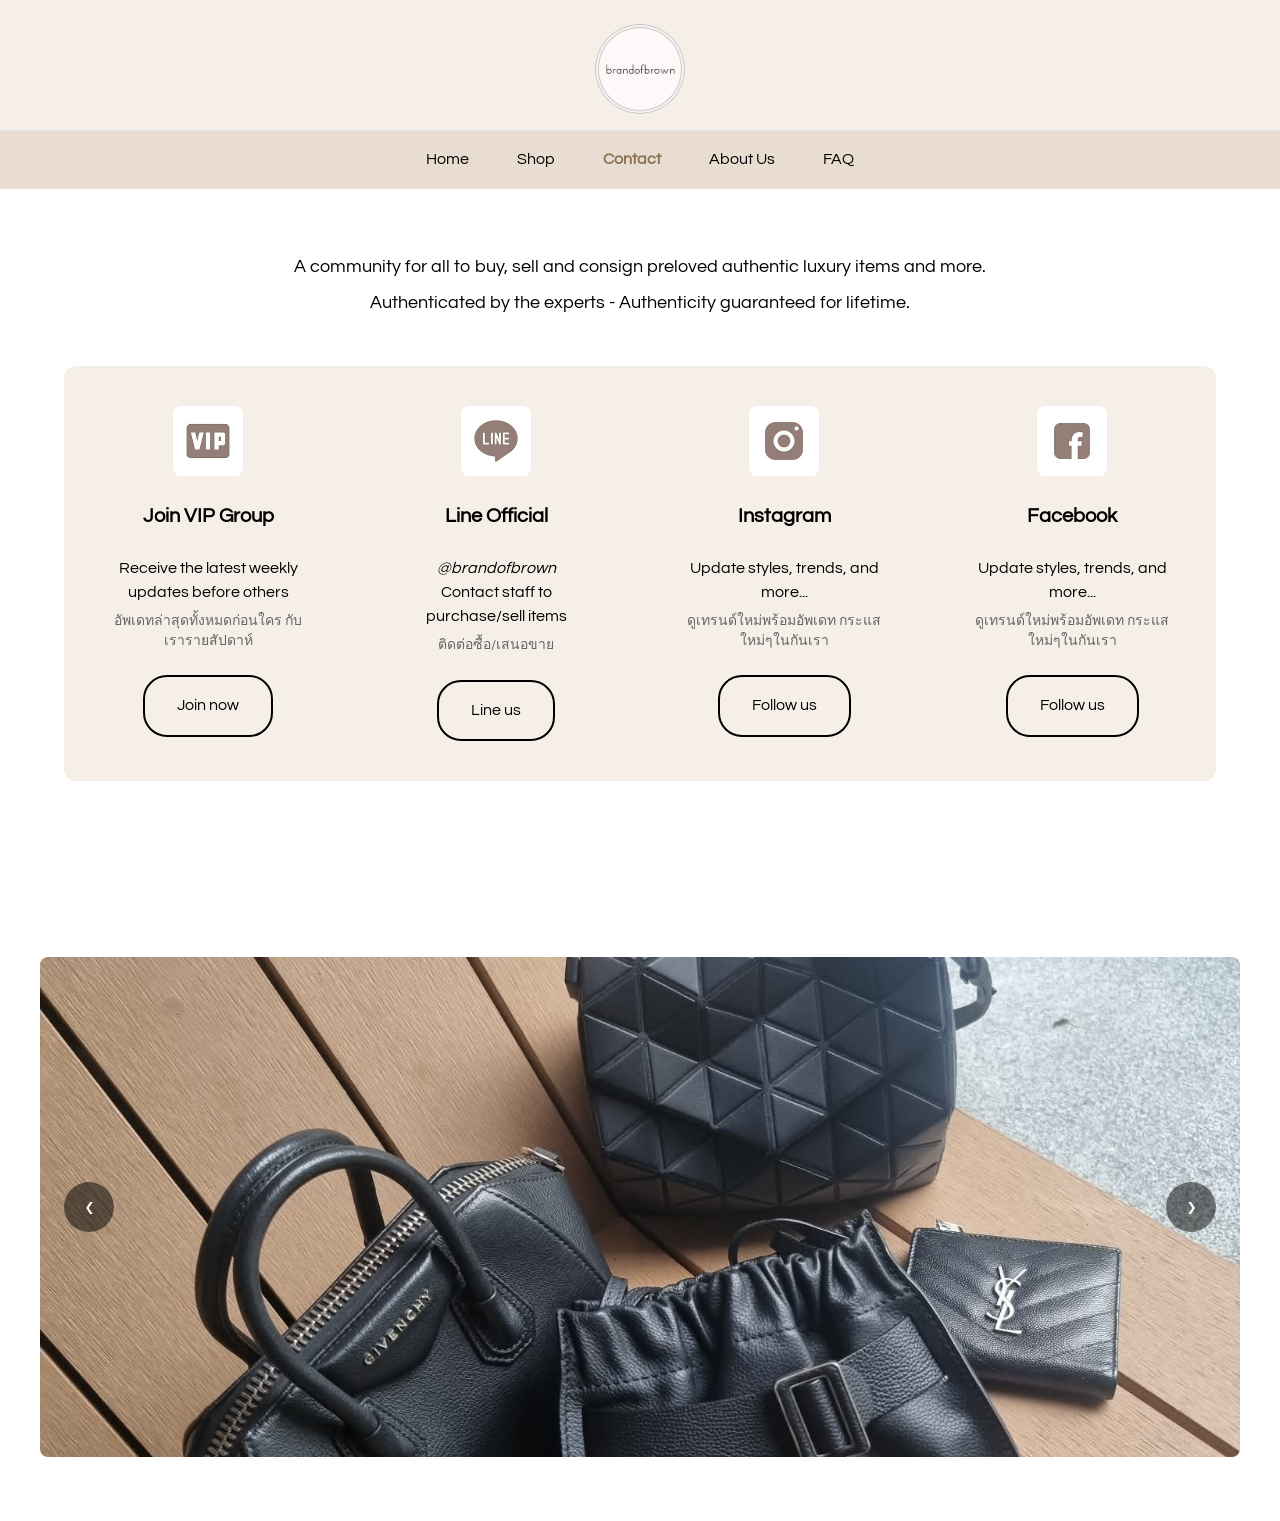
==== commit 2240be2e: "Shorten Line Official description text Change to 'Contact staff to purchase/sell items' for more con" ====
--- a/contact.html
+++ b/contact.html
@@ -73,7 +73,7 @@
               <img src="images/icons/line-icon.jpg" alt="LINE" class="contact__method-icon">
               <h3 class="contact__method-title">Line Official</h3>
               <p class="contact__method-desc contact__method-username">@brandofbrown</p>
-              <p class="contact__method-desc">Contact our staff to purchase/sell the item(s)</p>
+              <p class="contact__method-desc">Contact staff to purchase/sell items</p>
               <p class="contact__method-desc-th">ติดต่อซื้อ/เสนอขาย</p>
               <a href="https://lin.ee/IFitMRs" target="_blank" rel="noopener" class="contact__method-button">Line us</a>
             </div>
--- a/css/pages.css
+++ b/css/pages.css
@@ -421,7 +421,7 @@
 
 .contact__method-desc.contact__method-username {
   font-style: italic;
-  margin-bottom: var(--spacing-sm);
+  margin-bottom: 0;
 }
 
 .contact__method-desc-th {
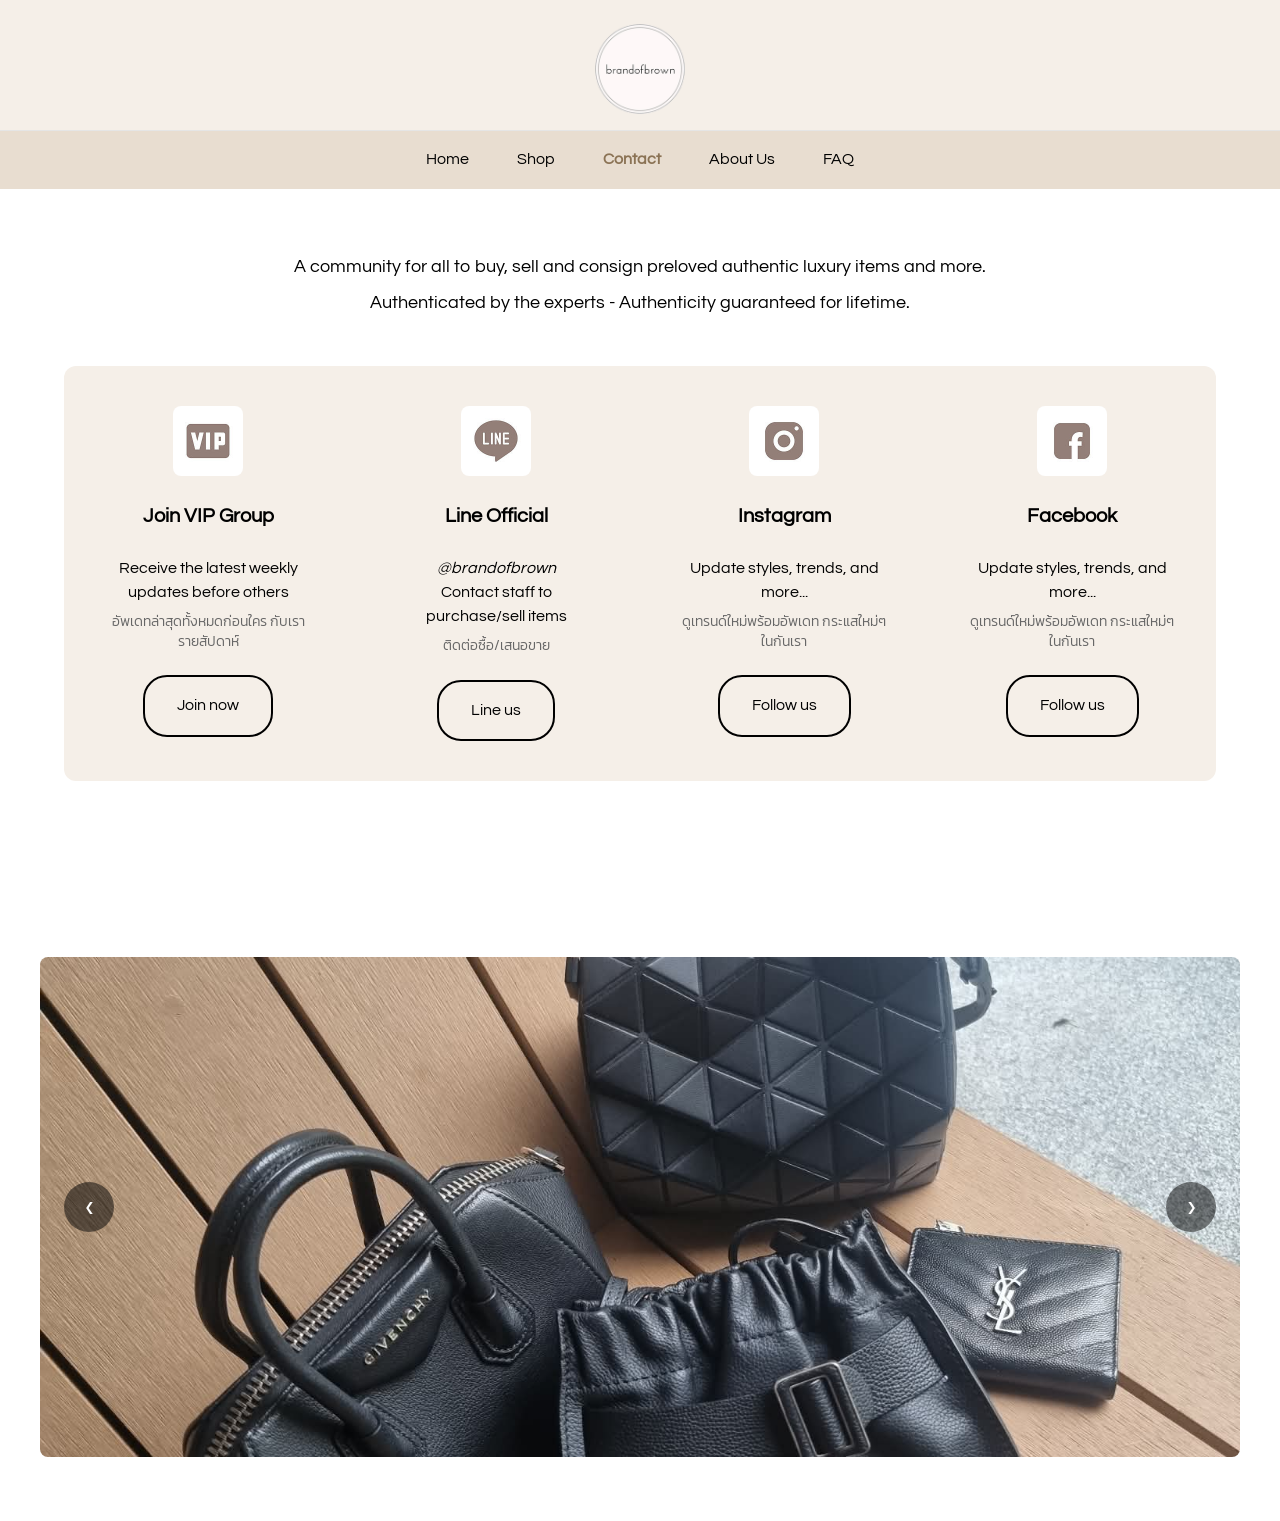
==== commit c8b475a5: "Add Kanit Light font for Thai text - Import Kanit font (weight 300) from Google Fonts - Apply Kanit " ====
--- a/contact.html
+++ b/contact.html
@@ -10,7 +10,7 @@
   <!-- Google Fonts -->
   <link rel="preconnect" href="https://fonts.googleapis.com">
   <link rel="preconnect" href="https://fonts.gstatic.com" crossorigin>
-  <link href="https://fonts.googleapis.com/css2?family=Questrial&display=swap" rel="stylesheet">
+  <link href="https://fonts.googleapis.com/css2?family=Questrial&family=Kanit:wght@300&display=swap" rel="stylesheet">
   
   <!-- Stylesheets -->
   <link rel="stylesheet" href="css/variables.css">
--- a/css/pages.css
+++ b/css/pages.css
@@ -429,6 +429,8 @@
   color: var(--color-text-light);
   margin-bottom: var(--spacing-md);
   line-height: 1.4;
+  font-family: 'Kanit', sans-serif;
+  font-weight: 300;
 }
 
 .contact__method-button {
--- a/css/responsive.css
+++ b/css/responsive.css
@@ -80,6 +80,9 @@
   /* Header */
   .header__top {
     padding: var(--spacing-md) var(--spacing-sm);
+    display: flex;
+    justify-content: center;
+    align-items: center;
   }
 
   .header__logo-img {
@@ -366,6 +369,10 @@
     font-size: var(--font-size-sm);
   }
 
+  .contact__method-desc.contact__method-username {
+    margin-bottom: var(--spacing-sm);
+  }
+
   .contact__method-desc-th {
     font-size: var(--font-size-xs);
   }
@@ -531,6 +538,10 @@
 
   .contact__method-desc {
     font-size: var(--font-size-sm);
+  }
+
+  .contact__method-desc.contact__method-username {
+    margin-bottom: var(--spacing-sm);
   }
 
   .contact__method-desc-th {
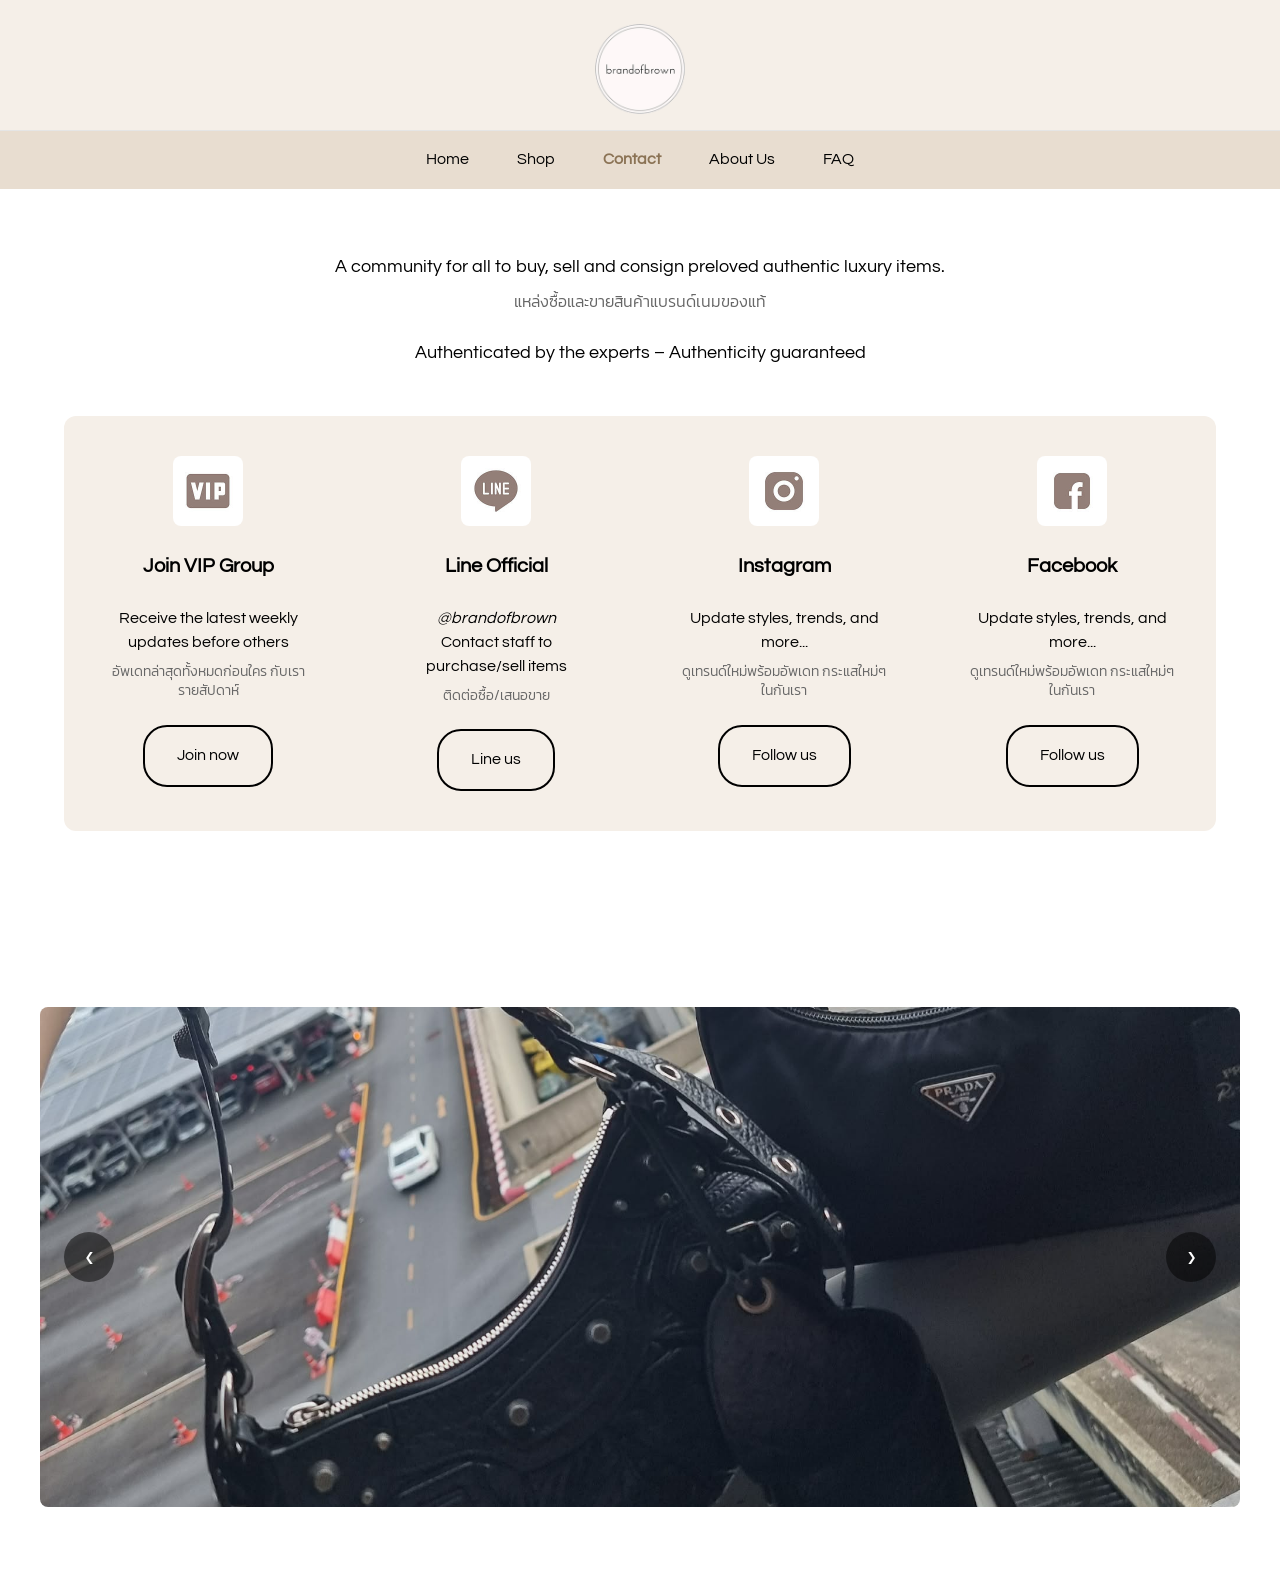
==== commit ddf4ac04: "Update contact page header and rename carousel images Contact Page Header Updates: - Update English " ====
--- a/contact.html
+++ b/contact.html
@@ -55,8 +55,9 @@
       <div class="contact">
         <div class="contact__content">
           <div class="contact__header">
-            <p class="contact__header-line1">A community for all to buy, sell and consign preloved authentic luxury items and more.</p>
-            <p class="contact__header-line2">Authenticated by the experts - Authenticity guaranteed for lifetime.</p>
+            <p class="contact__header-line1">A community for all to buy, sell and consign preloved authentic luxury items.</p>
+            <p class="contact__header-line1-th">แหล่งซื้อและขายสินค้าแบรนด์เนมของแท้</p>
+            <p class="contact__header-line2">Authenticated by the experts – Authenticity guaranteed</p>
           </div>
 
           <!-- Contact Methods -->
@@ -104,49 +105,49 @@
     <div class="contact-gallery__carousel">
       <div class="contact-gallery__track">
         <div class="contact-gallery__slide">
-          <img src="images/contact/22323db7-b0f4-4243-9633-bae1d6bb4631.jpeg" alt="Brand of Brown" class="contact-gallery__image">
+          <img src="images/contact/carousel-01.jpeg" alt="Brand of Brown" class="contact-gallery__image">
         </div>
         <div class="contact-gallery__slide">
-          <img src="images/contact/23aee6c0-43b7-4ecc-bd64-b47b53449f8a.jpeg" alt="Brand of Brown" class="contact-gallery__image">
+          <img src="images/contact/carousel-02.jpeg" alt="Brand of Brown" class="contact-gallery__image">
         </div>
         <div class="contact-gallery__slide">
-          <img src="images/contact/3ad5d4d8-4040-474e-8fe2-6e6337359f73.jpeg" alt="Brand of Brown" class="contact-gallery__image">
+          <img src="images/contact/carousel-03.jpeg" alt="Brand of Brown" class="contact-gallery__image">
         </div>
         <div class="contact-gallery__slide">
-          <img src="images/contact/3ed1dfb1-e804-4d72-be30-60d5fca0635b.jpeg" alt="Brand of Brown" class="contact-gallery__image">
+          <img src="images/contact/carousel-04.jpeg" alt="Brand of Brown" class="contact-gallery__image">
         </div>
         <div class="contact-gallery__slide">
-          <img src="images/contact/40fd94f4-3271-476a-b057-f2d45b0fee68.jpeg" alt="Brand of Brown" class="contact-gallery__image">
+          <img src="images/contact/carousel-05.jpeg" alt="Brand of Brown" class="contact-gallery__image">
         </div>
         <div class="contact-gallery__slide">
-          <img src="images/contact/5da53aac-ef34-4c31-ab1e-d51544845ead.jpeg" alt="Brand of Brown" class="contact-gallery__image">
+          <img src="images/contact/carousel-06.jpeg" alt="Brand of Brown" class="contact-gallery__image">
         </div>
         <div class="contact-gallery__slide">
-          <img src="images/contact/6260e312-4fd8-49ee-91c9-b5e5db4cb93f.jpeg" alt="Brand of Brown" class="contact-gallery__image">
+          <img src="images/contact/carousel-07.jpeg" alt="Brand of Brown" class="contact-gallery__image">
         </div>
         <div class="contact-gallery__slide">
-          <img src="images/contact/685361e4-7534-4926-9943-9c23587509ff.jpeg" alt="Brand of Brown" class="contact-gallery__image">
+          <img src="images/contact/carousel-08.jpeg" alt="Brand of Brown" class="contact-gallery__image">
         </div>
         <div class="contact-gallery__slide">
-          <img src="images/contact/691569d0-441f-4fd9-b669-9693e919cfbd.jpeg" alt="Brand of Brown" class="contact-gallery__image">
+          <img src="images/contact/carousel-09.jpeg" alt="Brand of Brown" class="contact-gallery__image">
         </div>
         <div class="contact-gallery__slide">
-          <img src="images/contact/76fe375f-1e82-4ebc-ab76-3c8b719efb60.jpeg" alt="Brand of Brown" class="contact-gallery__image">
+          <img src="images/contact/carousel-10.jpeg" alt="Brand of Brown" class="contact-gallery__image">
         </div>
         <div class="contact-gallery__slide">
-          <img src="images/contact/844f9148-3aa6-4919-bd36-bdd5931d93d5.jpeg" alt="Brand of Brown" class="contact-gallery__image">
+          <img src="images/contact/carousel-11.jpeg" alt="Brand of Brown" class="contact-gallery__image">
         </div>
         <div class="contact-gallery__slide">
-          <img src="images/contact/d05083a4-85ba-47a8-a3b1-3c629828ec1c.jpeg" alt="Brand of Brown" class="contact-gallery__image">
+          <img src="images/contact/carousel-12.jpeg" alt="Brand of Brown" class="contact-gallery__image">
         </div>
         <div class="contact-gallery__slide">
-          <img src="images/contact/d4f3a954-2000-471c-b8c2-2de740a78a85.jpeg" alt="Brand of Brown" class="contact-gallery__image">
+          <img src="images/contact/carousel-13.jpeg" alt="Brand of Brown" class="contact-gallery__image">
         </div>
         <div class="contact-gallery__slide">
-          <img src="images/contact/e4695f81-4524-48a5-99aa-d413066cf26a.jpeg" alt="Brand of Brown" class="contact-gallery__image">
+          <img src="images/contact/carousel-14.jpeg" alt="Brand of Brown" class="contact-gallery__image">
         </div>
         <div class="contact-gallery__slide">
-          <img src="images/contact/f25ff43e-f040-495b-8cd9-61c3b4317ead.jpeg" alt="Brand of Brown" class="contact-gallery__image">
+          <img src="images/contact/carousel-15.jpeg" alt="Brand of Brown" class="contact-gallery__image">
         </div>
       </div>
       
--- a/css/pages.css
+++ b/css/pages.css
@@ -370,6 +370,16 @@
   color: var(--color-text);
   margin-bottom: var(--spacing-xs);
   line-height: 1.6;
+}
+
+.contact__header-line1-th {
+  font-size: var(--font-size-base);
+  font-weight: var(--font-weight-normal);
+  color: var(--color-text-light);
+  margin-bottom: var(--spacing-md);
+  line-height: 1.6;
+  font-family: 'Kanit', sans-serif;
+  font-weight: 300;
 }
 
 .contact__header-line2 {
--- a/css/responsive.css
+++ b/css/responsive.css
@@ -83,6 +83,13 @@
     display: flex;
     justify-content: center;
     align-items: center;
+  }
+
+  .header__logo {
+    display: flex;
+    align-items: center;
+    justify-content: center;
+    margin: 0 auto;
   }
 
   .header__logo-img {
@@ -349,6 +356,12 @@
   .contact__header-line1,
   .contact__header-line2 {
     font-size: var(--font-size-base);
+    text-align: center;
+  }
+
+  .contact__header-line1-th {
+    font-size: var(--font-size-sm);
+    text-align: center;
   }
 
   .contact__methods {
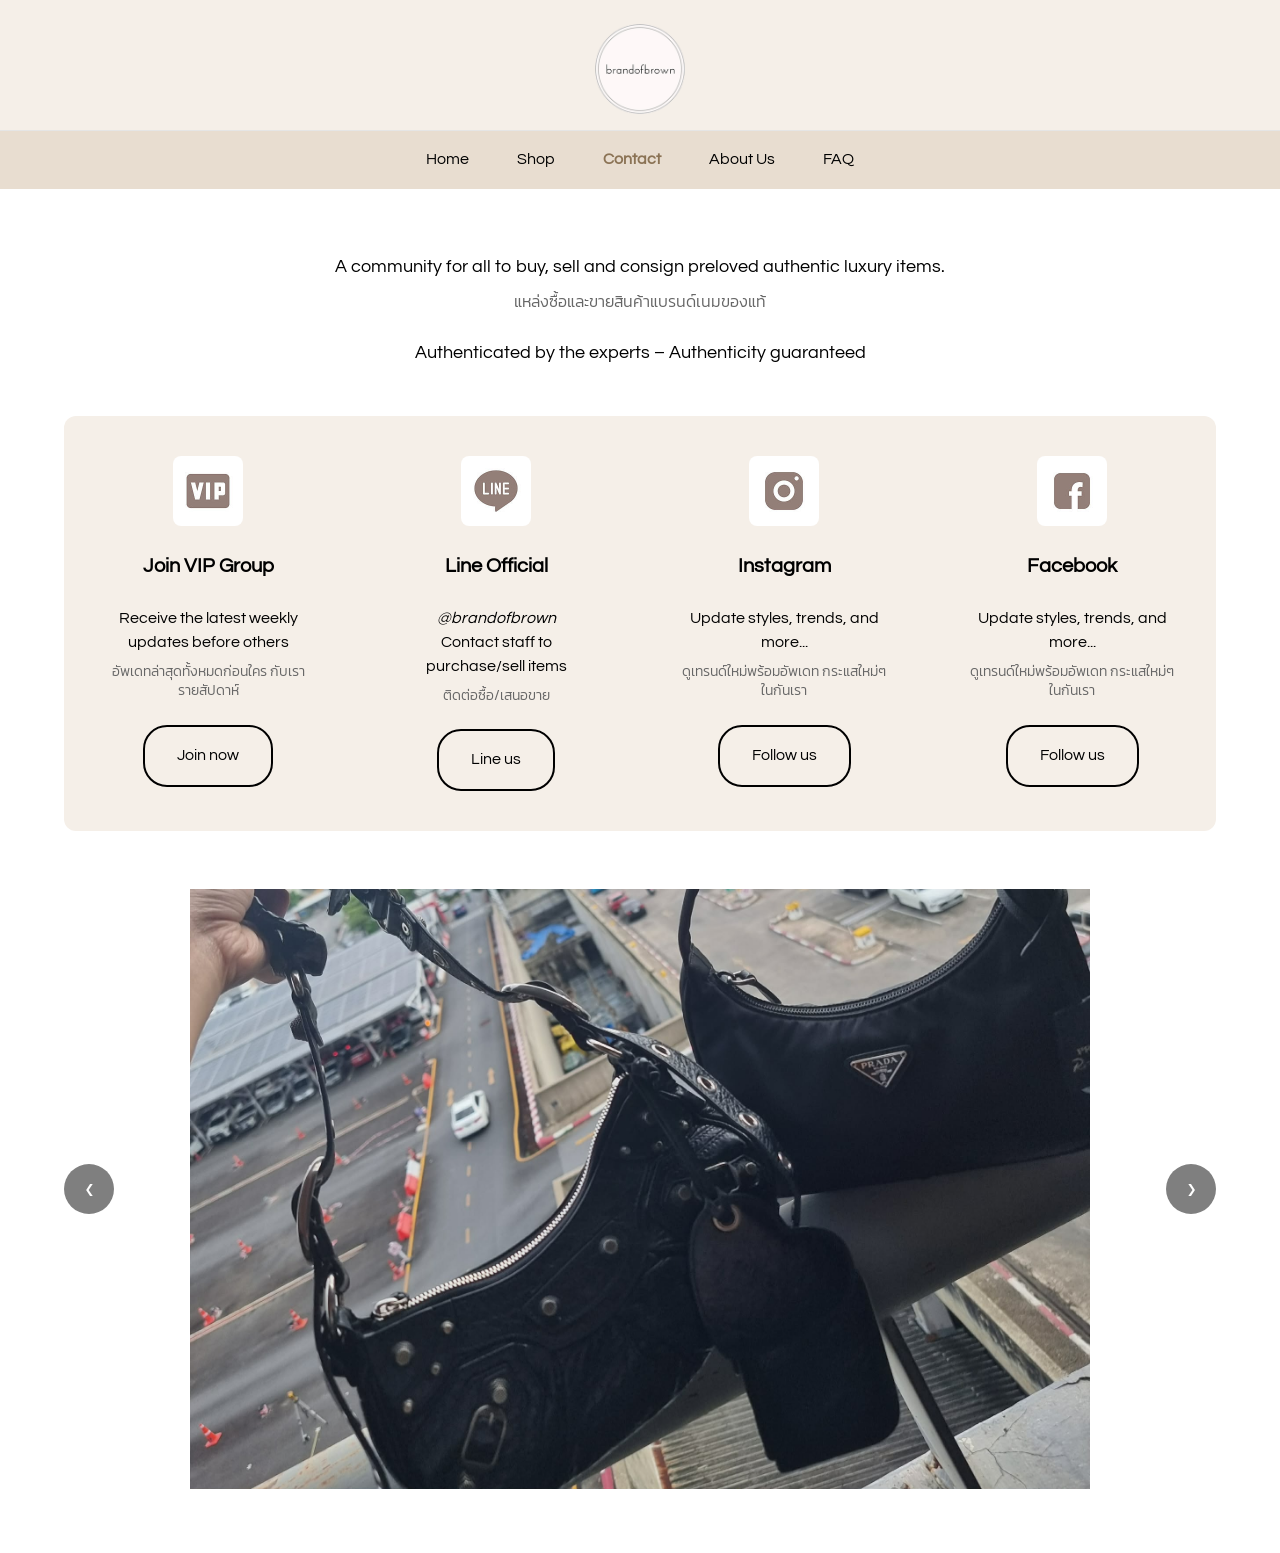
==== commit 926a6312: "Remove bottom padding from contact section and update page title - Remove padding-bottom from .conta" ====
--- a/contact.html
+++ b/contact.html
@@ -5,7 +5,7 @@
   <meta name="viewport" content="width=device-width, initial-scale=1.0">
   <meta name="description" content="Contact Brand of Brown - Get in touch via Line, email, Facebook, or Instagram.">
   <meta name="keywords" content="contact Brand of Brown, luxury handbag inquiry, designer bags contact">
-  <title>Contact Us - Brand of Brown</title>
+  <title>Contact | brandofbrown</title>
   
   <!-- Google Fonts -->
   <link rel="preconnect" href="https://fonts.googleapis.com">
--- a/css/pages.css
+++ b/css/pages.css
@@ -350,7 +350,7 @@
 /* ==================== CONTACT PAGE ==================== */
 
 .contact {
-  padding: var(--spacing-2xl) 0;
+  padding: var(--spacing-2xl) 0 0 0;
 }
 
 .contact__content {
@@ -480,7 +480,7 @@
 
 /* Contact Gallery Carousel */
 .contact-gallery {
-  padding: var(--spacing-2xl) 0;
+  padding: 0 0 var(--spacing-2xl) 0;
   background-color: var(--color-white);
   overflow: hidden;
 }
@@ -490,6 +490,7 @@
   max-width: 1200px;
   margin: 0 auto;
   overflow: hidden;
+  min-height: 400px;
 }
 
 .contact-gallery__track {
@@ -506,8 +507,9 @@
 
 .contact-gallery__image {
   width: 100%;
-  height: 500px;
-  object-fit: cover;
+  max-height: 600px;
+  height: auto;
+  object-fit: contain;
   border-radius: var(--border-radius-md);
 }
 
--- a/css/responsive.css
+++ b/css/responsive.css
@@ -568,8 +568,7 @@
 
   /* Contact Gallery */
   .contact-gallery__image {
-    height: auto;
-    max-height: 80vh;
+    max-height: 70vh;
   }
 
   .contact-gallery__nav {
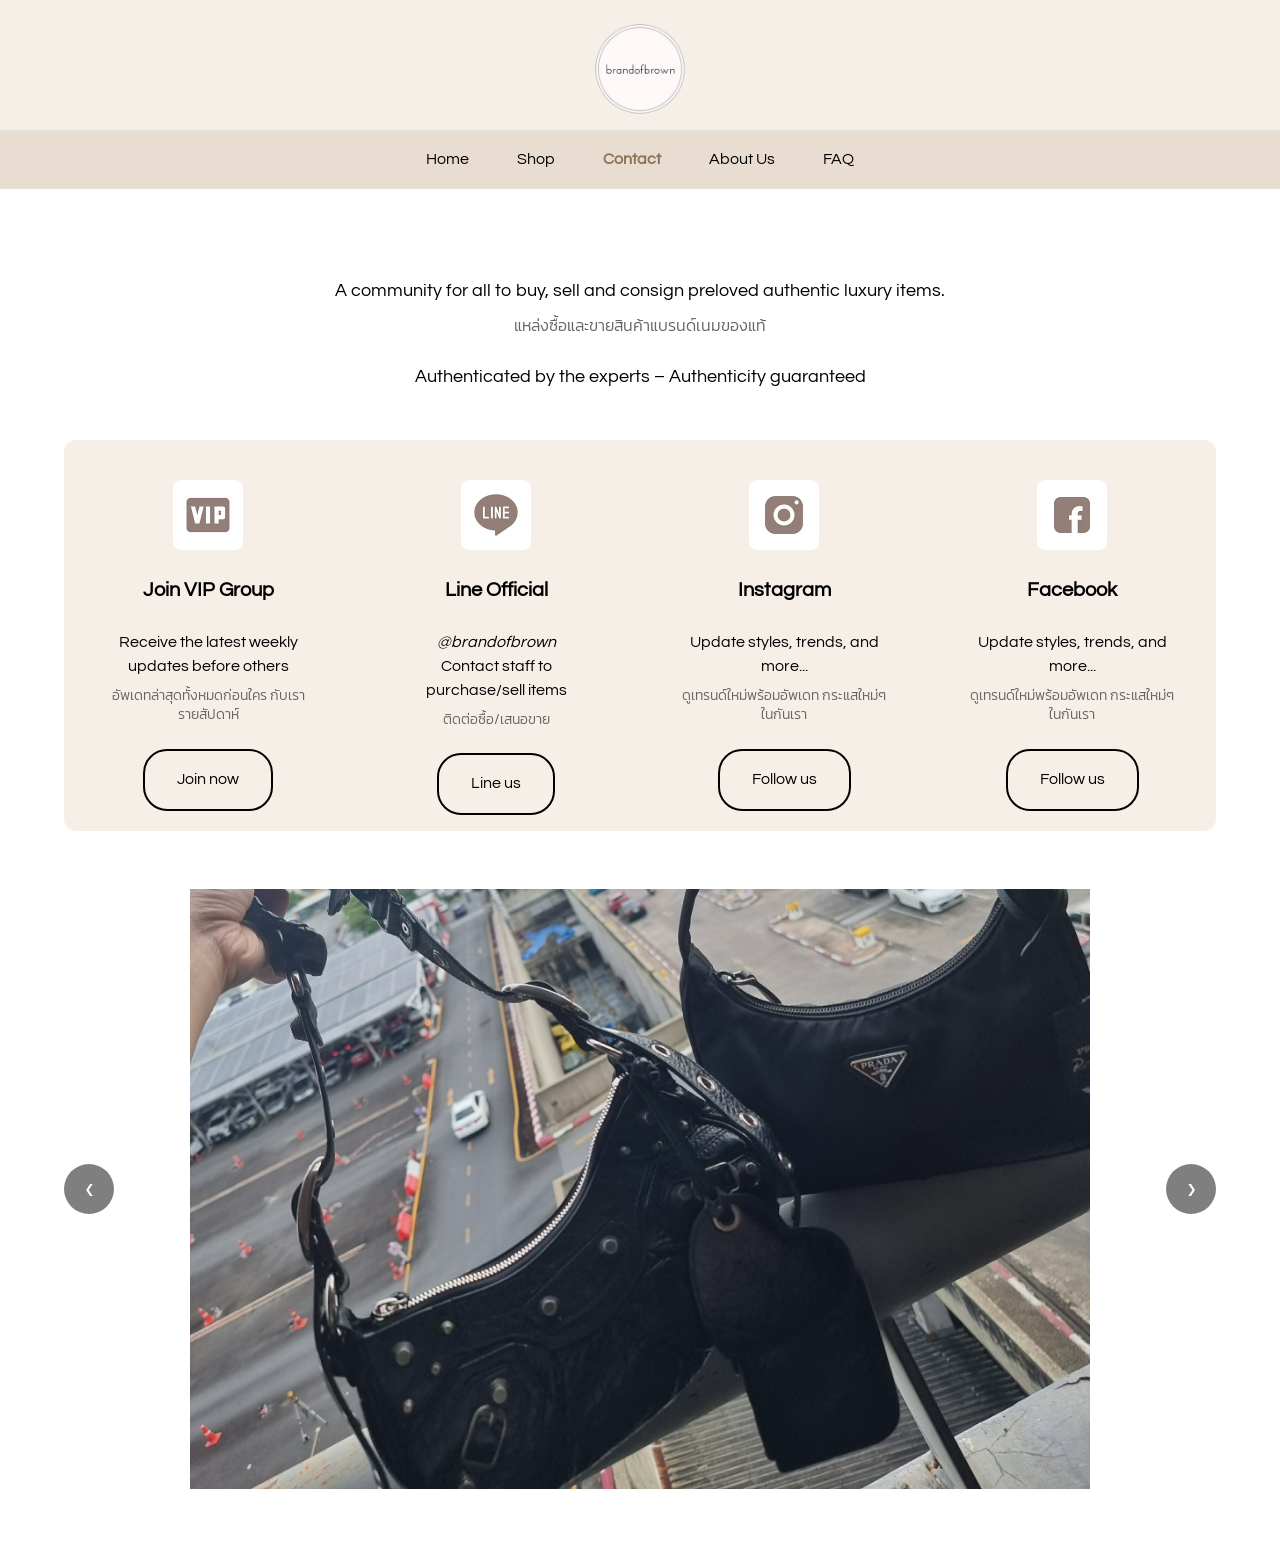
==== commit 7dfb8862: "Update Join VIP Group link to new LINE group URL Change from short URL (bit.ly/2KdmlqO) to full LINE" ====
--- a/contact.html
+++ b/contact.html
@@ -67,7 +67,7 @@
               <h3 class="contact__method-title">Join VIP Group</h3>
               <p class="contact__method-desc">Receive the latest weekly updates before others</p>
               <p class="contact__method-desc-th">อัพเดทล่าสุดทั้งหมดก่อนใคร กับเรารายสัปดาห์</p>
-              <a href="https://bit.ly/2KdmlqO" target="_blank" rel="noopener" class="contact__method-button">Join now</a>
+              <a href="https://line.me/ti/g2/maIoxaLZHT61_hj9qjkyZiUA4WyzU8gWsUz3Fw?utm_source=invitation&utm_medium=link_copy&utm_campaign=default" target="_blank" rel="noopener" class="contact__method-button">Join now</a>
             </div>
 
             <div class="contact__method">
--- a/css/layout.css
+++ b/css/layout.css
@@ -234,7 +234,7 @@
 /* Main content wrapper */
 .main {
   min-height: calc(100vh - 200px);
-  padding: 0 0 var(--spacing-xl) 0;
+  padding: var(--spacing-md) var(--spacing-md) 0 var(--spacing-md);
 }
 
 /* Grid system */
--- a/css/pages.css
+++ b/css/pages.css
@@ -393,7 +393,7 @@
   display: grid;
   grid-template-columns: repeat(4, 1fr);
   gap: var(--spacing-xl);
-  padding: var(--spacing-md);
+  padding: var(--spacing-md) var(--spacing-md) 0 var(--spacing-md);
   background-color: #F5EFE8;
   border-radius: var(--border-radius-lg);
 }
--- a/css/responsive.css
+++ b/css/responsive.css
@@ -165,7 +165,7 @@
 
   /* Main */
   .main {
-    padding: var(--spacing-lg) 0;
+    padding: var(--spacing-lg) 0 0 0;
   }
 
   /* Section */
@@ -350,7 +350,7 @@
 
   /* Contact Page */
   .contact {
-    padding: var(--spacing-lg) 0;
+    padding: var(--spacing-lg) 0 0 0;
   }
 
   .contact__header-line1,
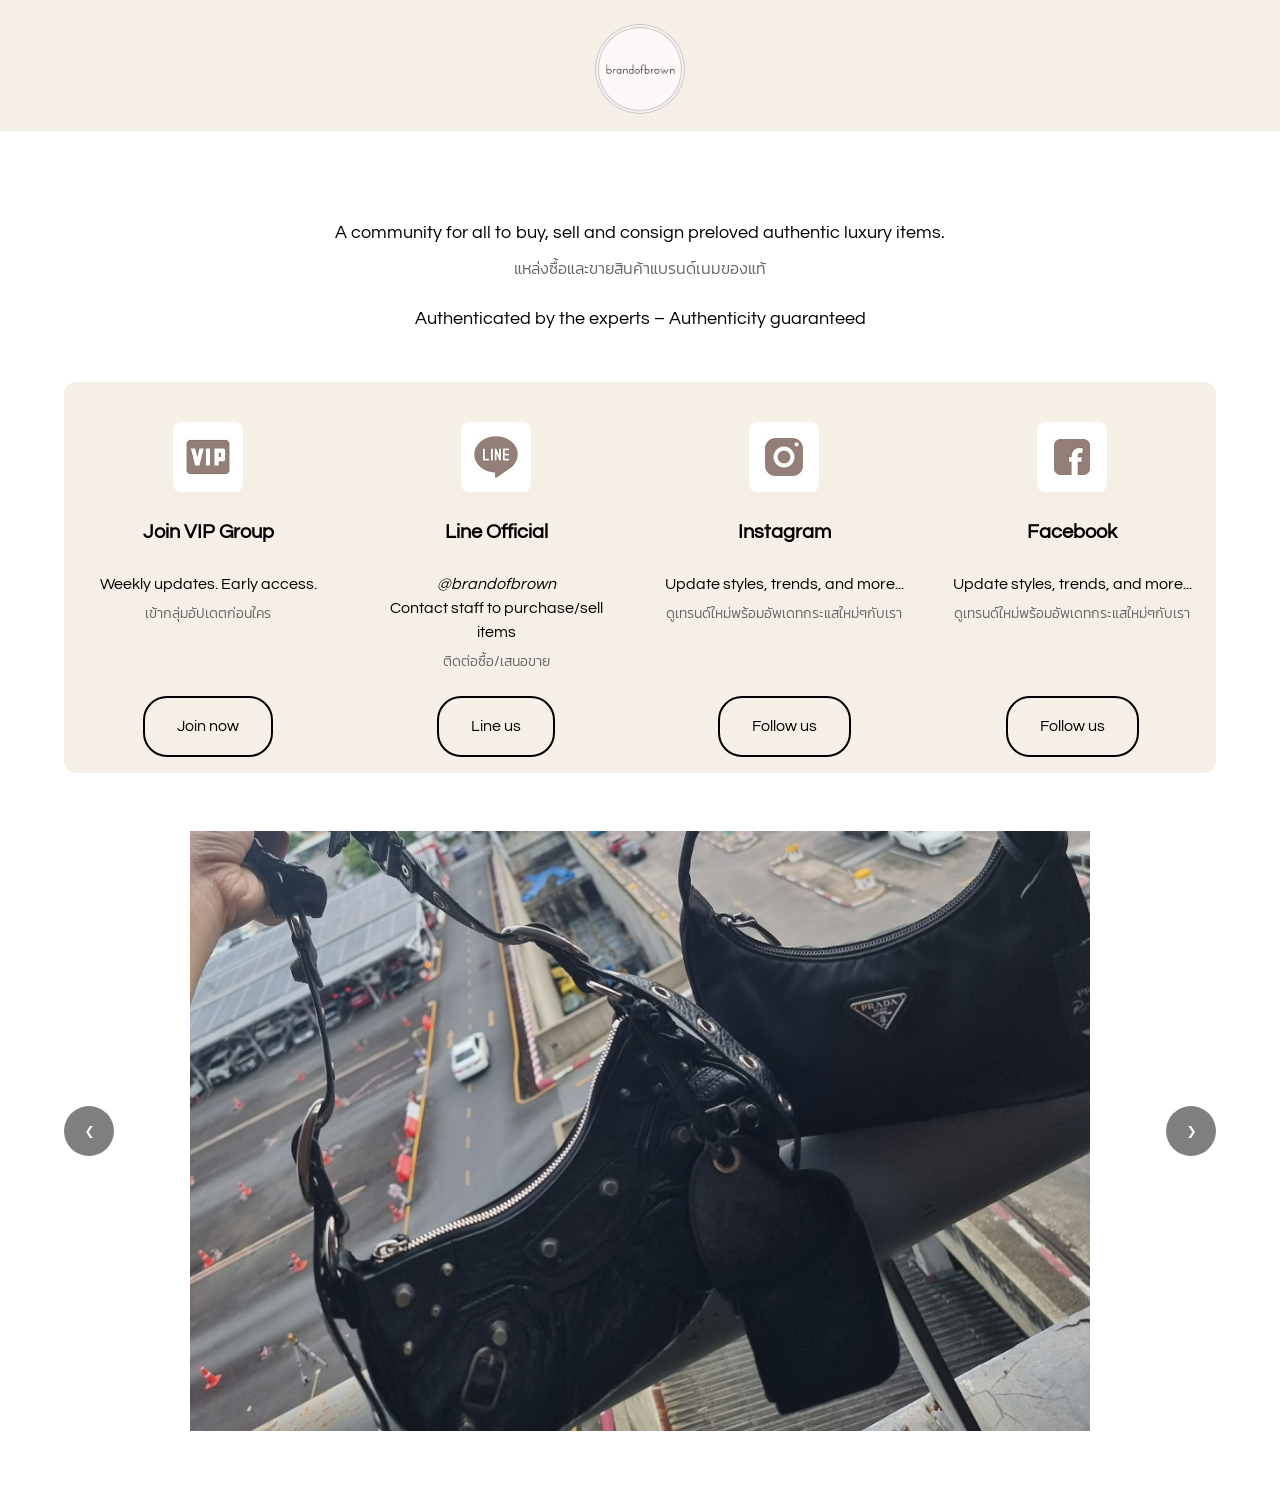
==== commit 50858717: "Add contact page with same content as index page" ====
--- a/contact.html
+++ b/contact.html
@@ -31,22 +31,6 @@
         <img src="images/logo.png" alt="Brand of Brown" class="header__logo-img">
       </a>
     </div>
-    
-    <nav class="header__nav" id="mainNav">
-      <ul class="header__nav-list">
-        <li><a href="index.html" class="header__nav-item">Home</a></li>
-        <li><a href="shop.html" class="header__nav-item">Shop</a></li>
-        <li><a href="contact.html" class="header__nav-item header__nav-item--active">Contact</a></li>
-        <li><a href="about.html" class="header__nav-item">About Us</a></li>
-        <li><a href="faq.html" class="header__nav-item">FAQ</a></li>
-      </ul>
-      
-      <button class="header__menu-toggle" id="menuToggle" aria-label="Toggle menu">
-        <span></span>
-        <span></span>
-        <span></span>
-      </button>
-    </nav>
   </header>
 
   <!-- Main Content -->
@@ -65,8 +49,8 @@
             <div class="contact__method">
               <img src="images/icons/vip-icon.jpg" alt="VIP" class="contact__method-icon">
               <h3 class="contact__method-title">Join VIP Group</h3>
-              <p class="contact__method-desc">Receive the latest weekly updates before others</p>
-              <p class="contact__method-desc-th">อัพเดทล่าสุดทั้งหมดก่อนใคร กับเรารายสัปดาห์</p>
+              <p class="contact__method-desc">Weekly updates. Early access.</p>
+              <p class="contact__method-desc-th">เข้ากลุ่มอัปเดตก่อนใคร</p>
               <a href="https://line.me/ti/g2/maIoxaLZHT61_hj9qjkyZiUA4WyzU8gWsUz3Fw?utm_source=invitation&utm_medium=link_copy&utm_campaign=default" target="_blank" rel="noopener" class="contact__method-button">Join now</a>
             </div>
 
@@ -83,7 +67,7 @@
               <img src="images/icons/instagram-icon.jpg" alt="Instagram" class="contact__method-icon">
               <h3 class="contact__method-title">Instagram</h3>
               <p class="contact__method-desc">Update styles, trends, and more...</p>
-              <p class="contact__method-desc-th">ดูเทรนด์ใหม่พร้อมอัพเดท กระแสใหม่ๆในกันเรา</p>
+              <p class="contact__method-desc-th">ดูเทรนด์ใหม่พร้อมอัพเดทกระแสใหม่ๆกับเรา</p>
               <a href="https://www.instagram.com/brandofbrown" target="_blank" rel="noopener" class="contact__method-button">Follow us</a>
             </div>
 
@@ -91,7 +75,7 @@
               <img src="images/icons/facebook-icon.jpg" alt="Facebook" class="contact__method-icon">
               <h3 class="contact__method-title">Facebook</h3>
               <p class="contact__method-desc">Update styles, trends, and more...</p>
-              <p class="contact__method-desc-th">ดูเทรนด์ใหม่พร้อมอัพเดท กระแสใหม่ๆในกันเรา</p>
+              <p class="contact__method-desc-th">ดูเทรนด์ใหม่พร้อมอัพเดทกระแสใหม่ๆกับเรา</p>
               <a href="https://www.facebook.com/brandofbrown" target="_blank" rel="noopener" class="contact__method-button">Follow us</a>
             </div>
           </div>
--- a/css/pages.css
+++ b/css/pages.css
@@ -403,7 +403,7 @@
   flex-direction: column;
   align-items: center;
   text-align: center;
-  padding: var(--spacing-sm);
+  padding: var(--spacing-sm) 0;
   background-color: transparent;
 }
 
@@ -456,6 +456,7 @@
   transition: all var(--transition-base);
   font-family: inherit;
   text-decoration: none;
+  margin-top: auto;
 }
 
 .contact__method-button:hover {
--- a/css/responsive.css
+++ b/css/responsive.css
@@ -371,7 +371,7 @@
   }
 
   .contact__method {
-    padding: var(--spacing-md);
+    padding: var(--spacing-md) 0;
   }
 
   .contact__method-title {
@@ -537,7 +537,7 @@
   }
 
   .contact__method {
-    padding: var(--spacing-md);
+    padding: var(--spacing-md) 0;
   }
 
   .contact__method-icon {
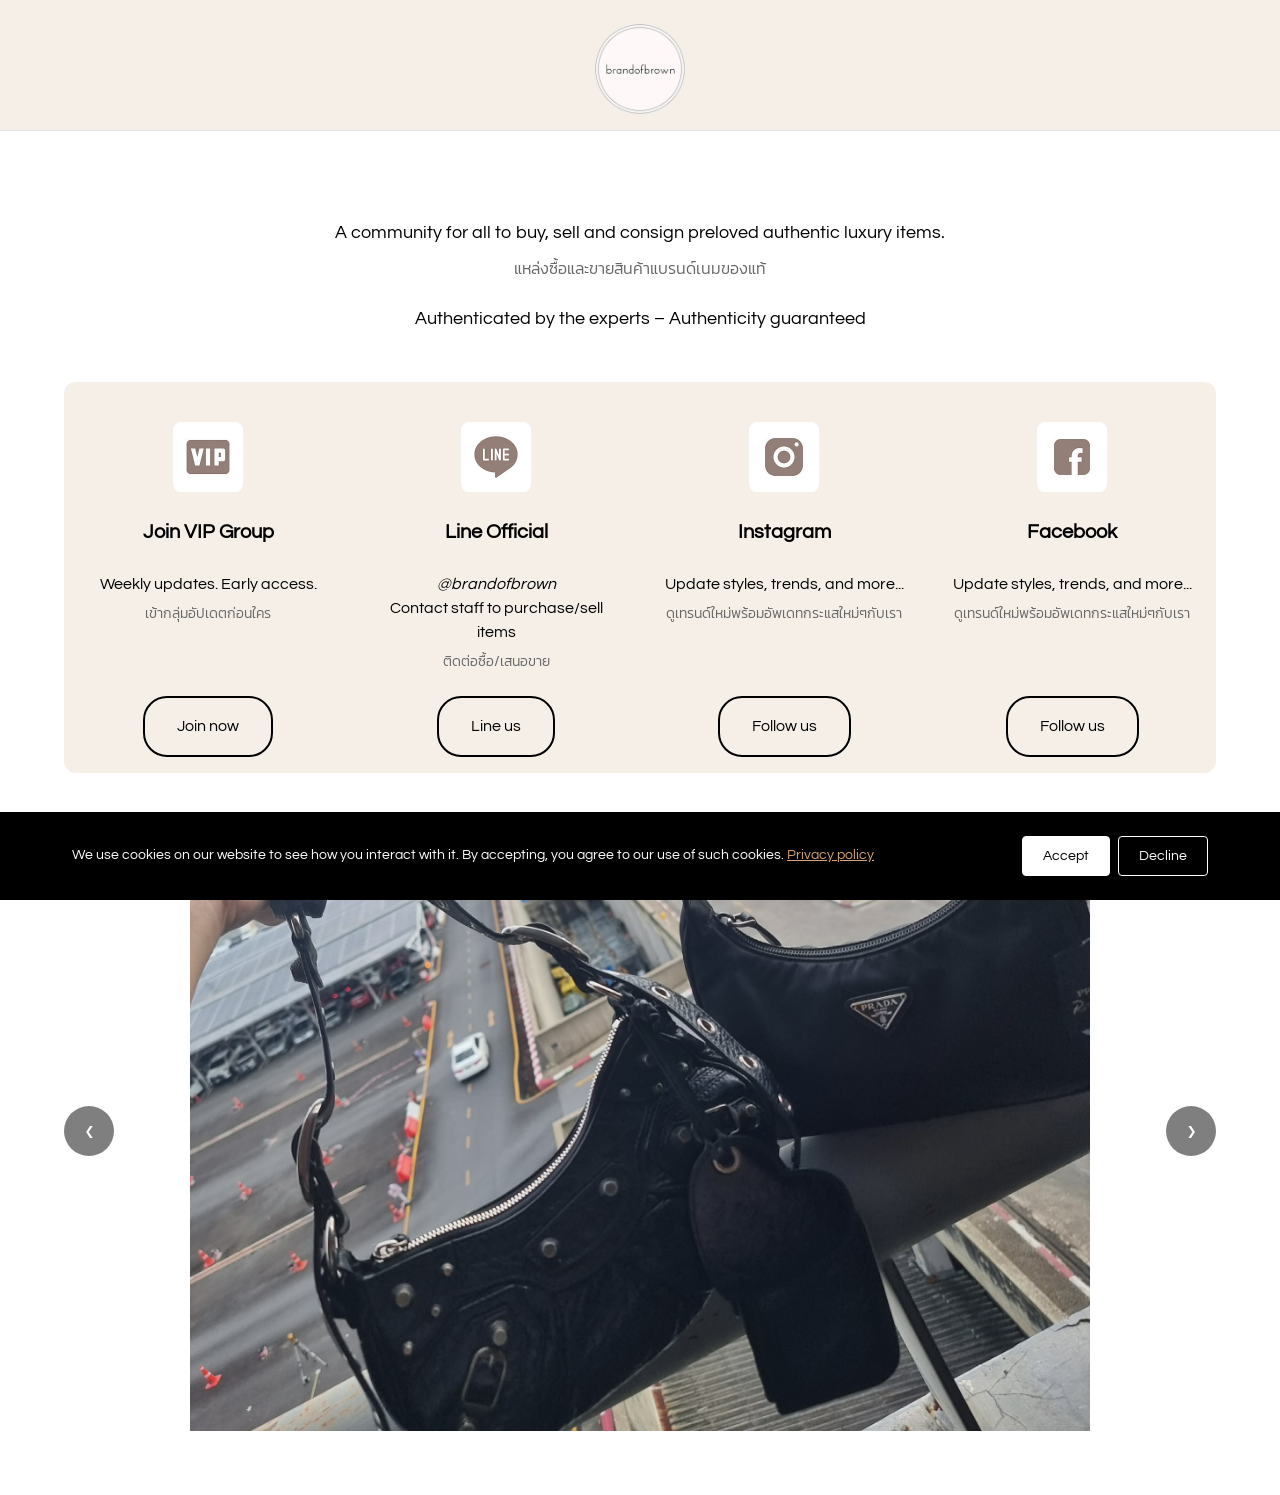
==== commit fc7aeff7: "Add dismissable cookie consent banner" ====
--- a/contact.html
+++ b/contact.html
@@ -145,5 +145,6 @@
   <script src="js/navigation.js"></script>
   <script src="js/contact-carousel.js"></script>
   <script src="js/main.js"></script>
+  <script src="js/cookie-banner.js" defer></script>
 </body>
 </html>
--- a/css/components.css
+++ b/css/components.css
@@ -596,3 +596,100 @@
   background-color: var(--color-text-light);
   color: var(--color-white);
 }
+
+/* Cookie Consent Banner */
+.cookie-banner {
+  position: fixed;
+  bottom: 0;
+  left: 0;
+  right: 0;
+  z-index: 9999;
+  background-color: var(--color-text);
+  color: var(--color-white);
+  opacity: 0;
+  transform: translateY(100%);
+  transition: opacity 0.4s ease, transform 0.4s ease;
+}
+
+.cookie-banner--visible {
+  opacity: 1;
+  transform: translateY(0);
+}
+
+.cookie-banner--hidden {
+  opacity: 0;
+  transform: translateY(100%);
+}
+
+.cookie-banner__inner {
+  max-width: 1200px;
+  margin: 0 auto;
+  padding: var(--spacing-md) var(--spacing-lg);
+  display: flex;
+  align-items: center;
+  justify-content: space-between;
+  gap: var(--spacing-md);
+}
+
+.cookie-banner__text {
+  font-size: var(--font-size-sm);
+  line-height: 1.5;
+  margin: 0;
+}
+
+.cookie-banner__text a {
+  color: var(--color-beige);
+  text-decoration: underline;
+}
+
+.cookie-banner__text a:hover {
+  color: var(--color-white);
+}
+
+.cookie-banner__actions {
+  display: flex;
+  gap: var(--spacing-xs);
+  flex-shrink: 0;
+}
+
+.cookie-banner__btn {
+  padding: 8px 20px;
+  font-size: var(--font-size-sm);
+  font-family: var(--font-family-base);
+  border: 1px solid var(--color-white);
+  border-radius: var(--border-radius-sm);
+  cursor: pointer;
+  transition: all var(--transition-base);
+  white-space: nowrap;
+}
+
+.cookie-banner__btn--accept {
+  background-color: var(--color-white);
+  color: var(--color-text);
+}
+
+.cookie-banner__btn--accept:hover {
+  background-color: var(--color-beige);
+  border-color: var(--color-beige);
+}
+
+.cookie-banner__btn--decline {
+  background-color: transparent;
+  color: var(--color-white);
+}
+
+.cookie-banner__btn--decline:hover {
+  background-color: rgba(255, 255, 255, 0.1);
+}
+
+@media (max-width: 600px) {
+  .cookie-banner__inner {
+    flex-direction: column;
+    text-align: center;
+  }
+
+  .cookie-banner__actions {
+    width: 100%;
+    justify-content: center;
+  }
+}
